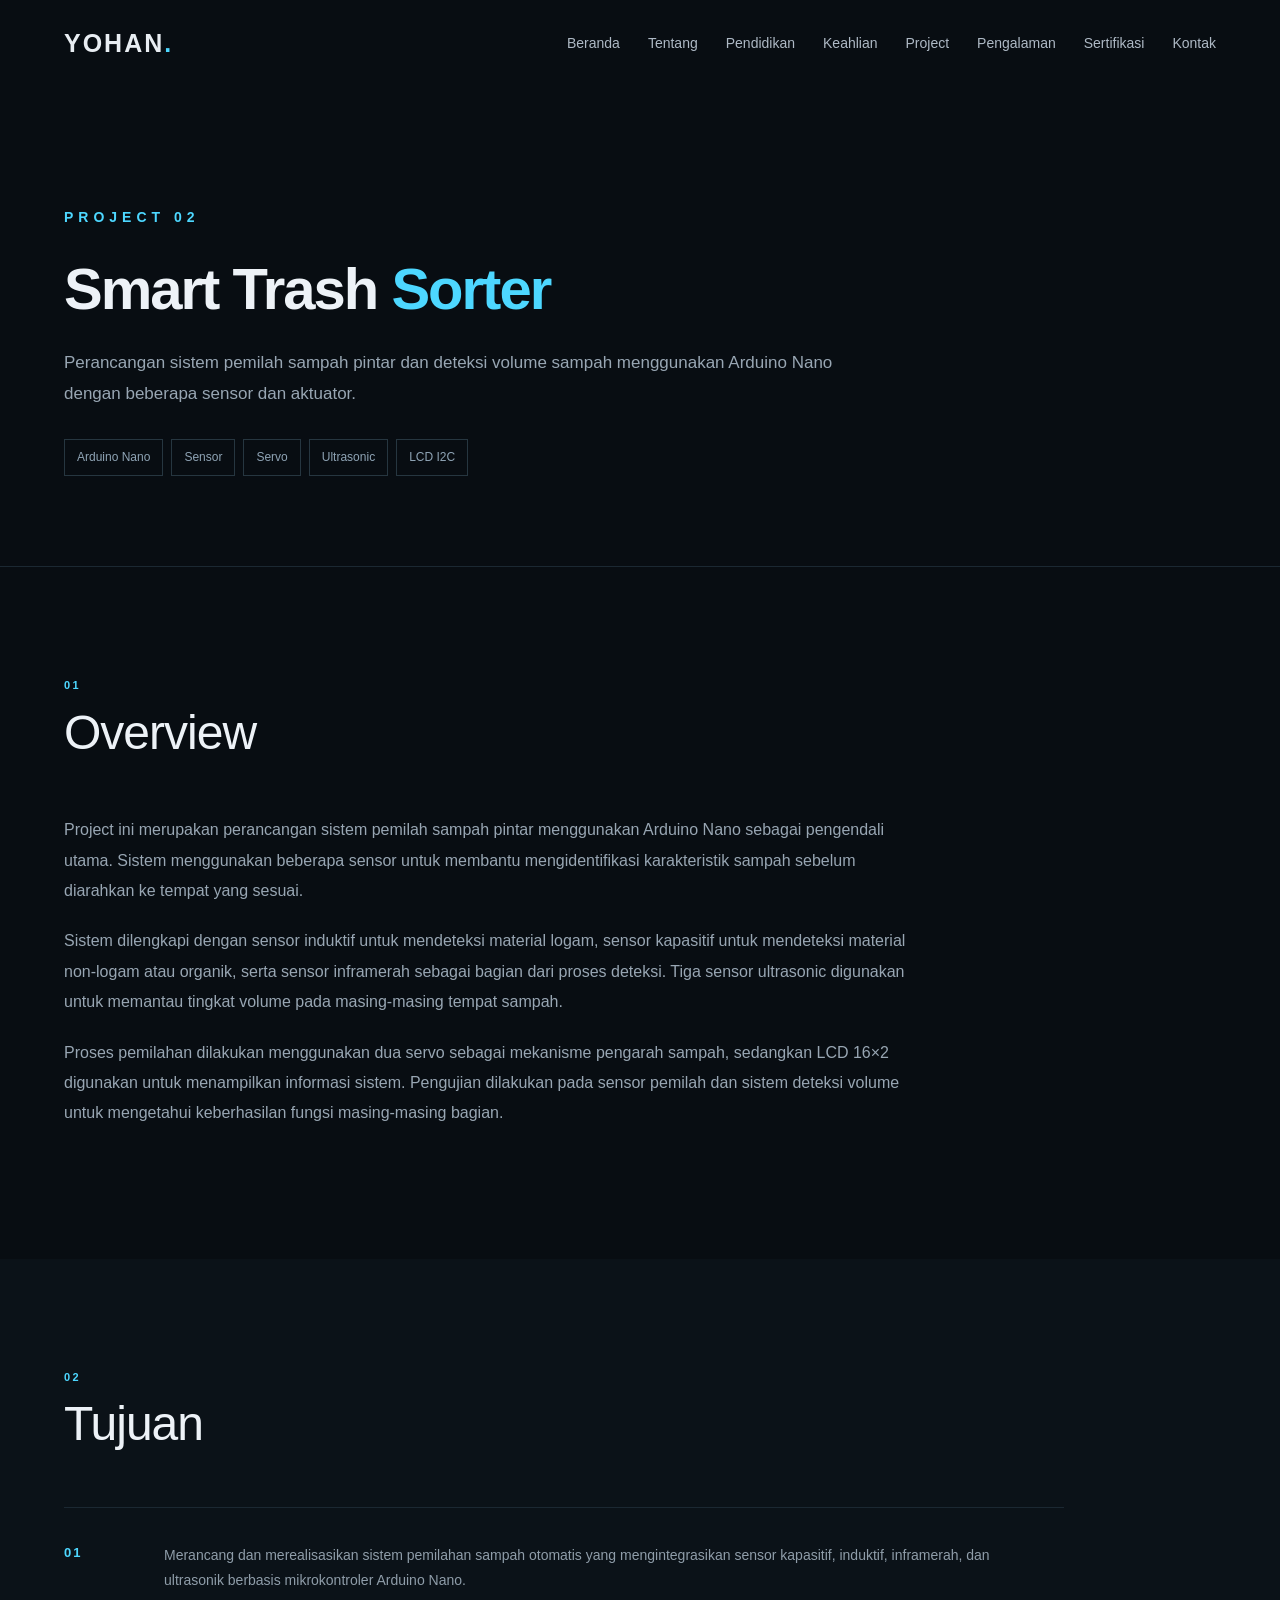
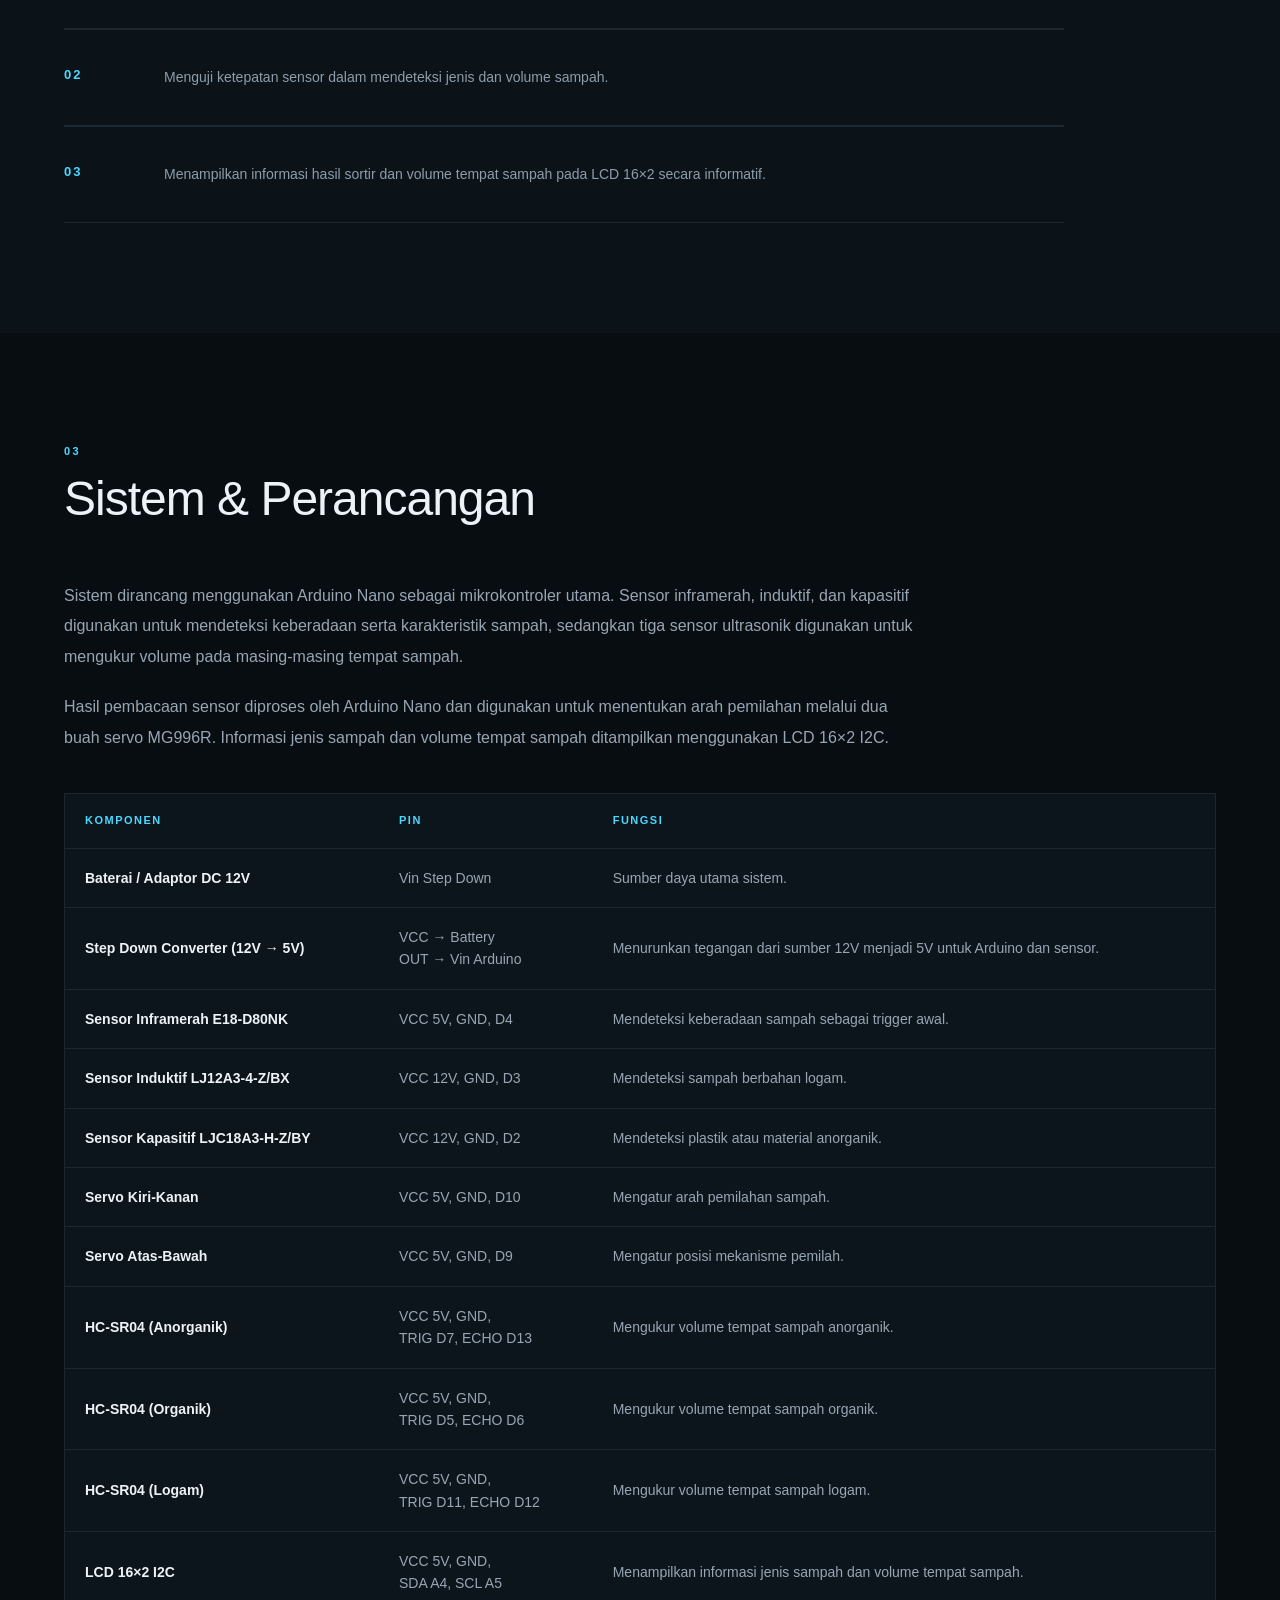
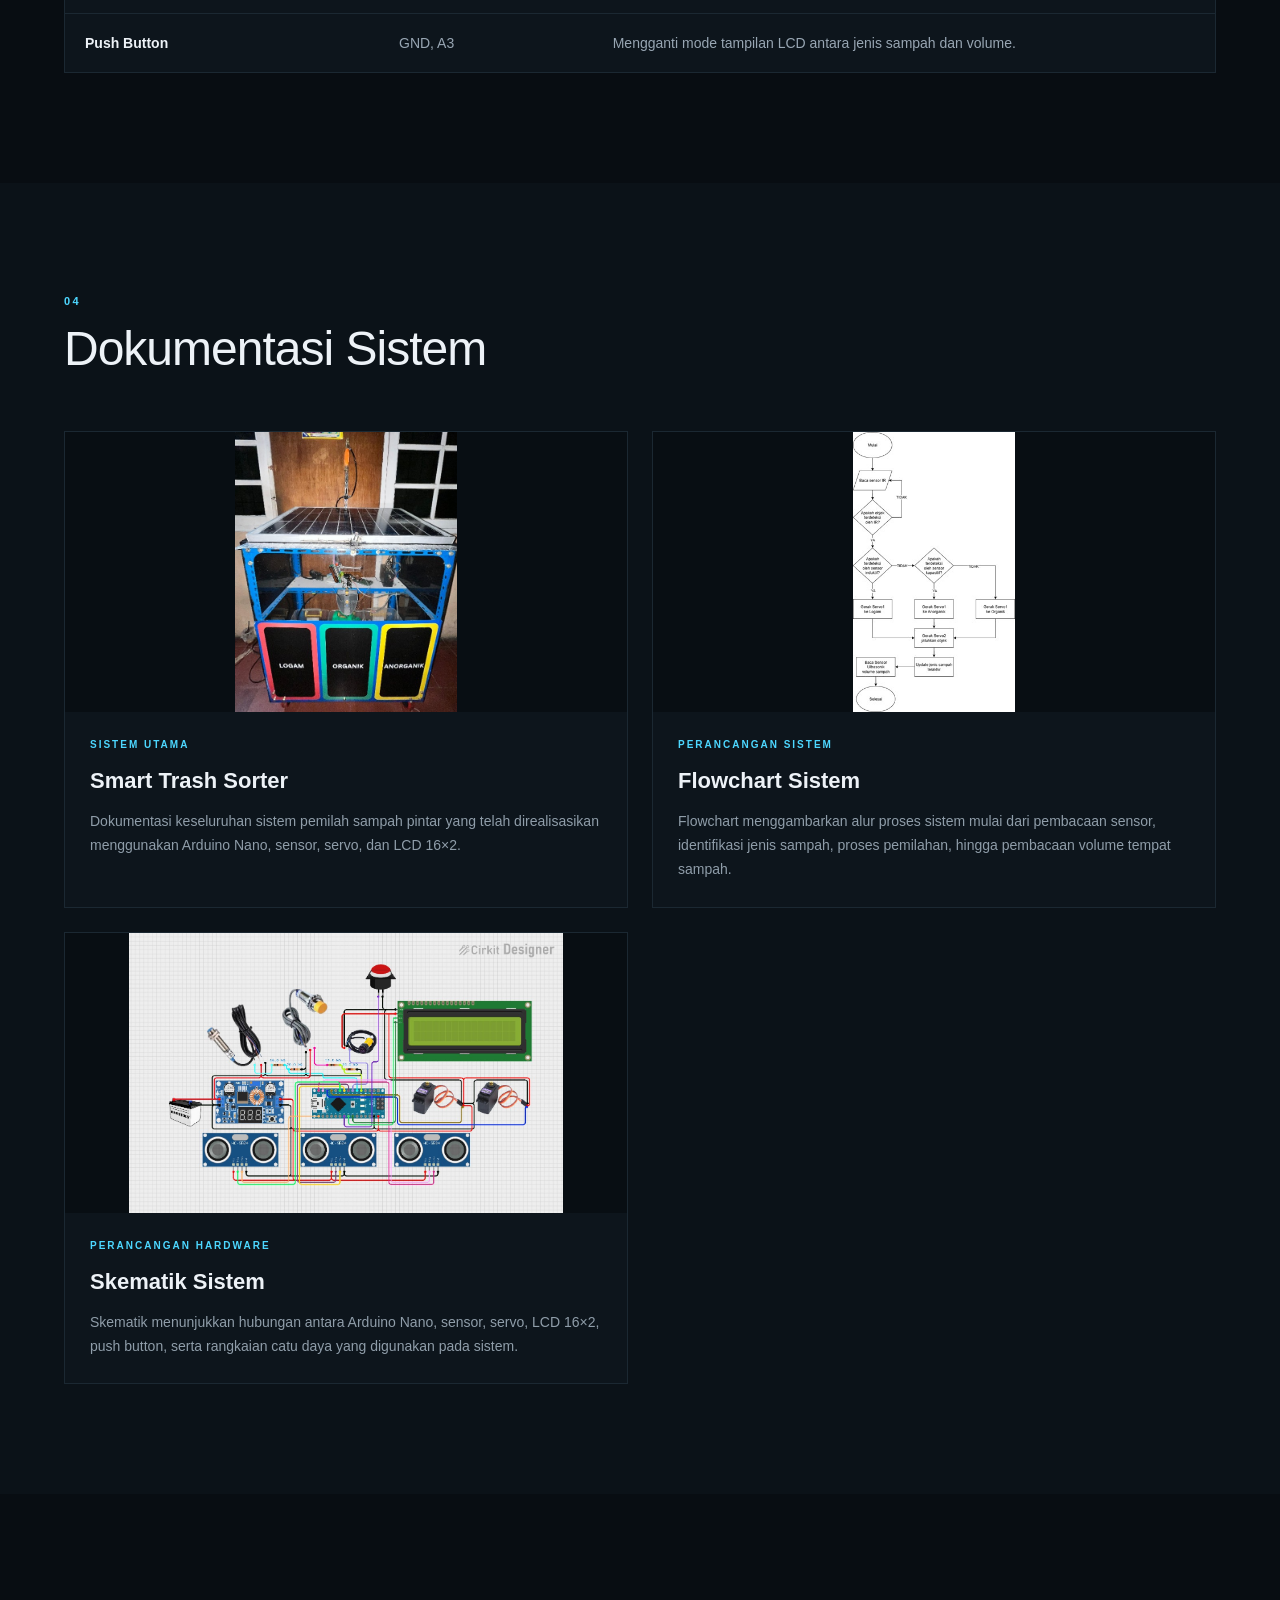
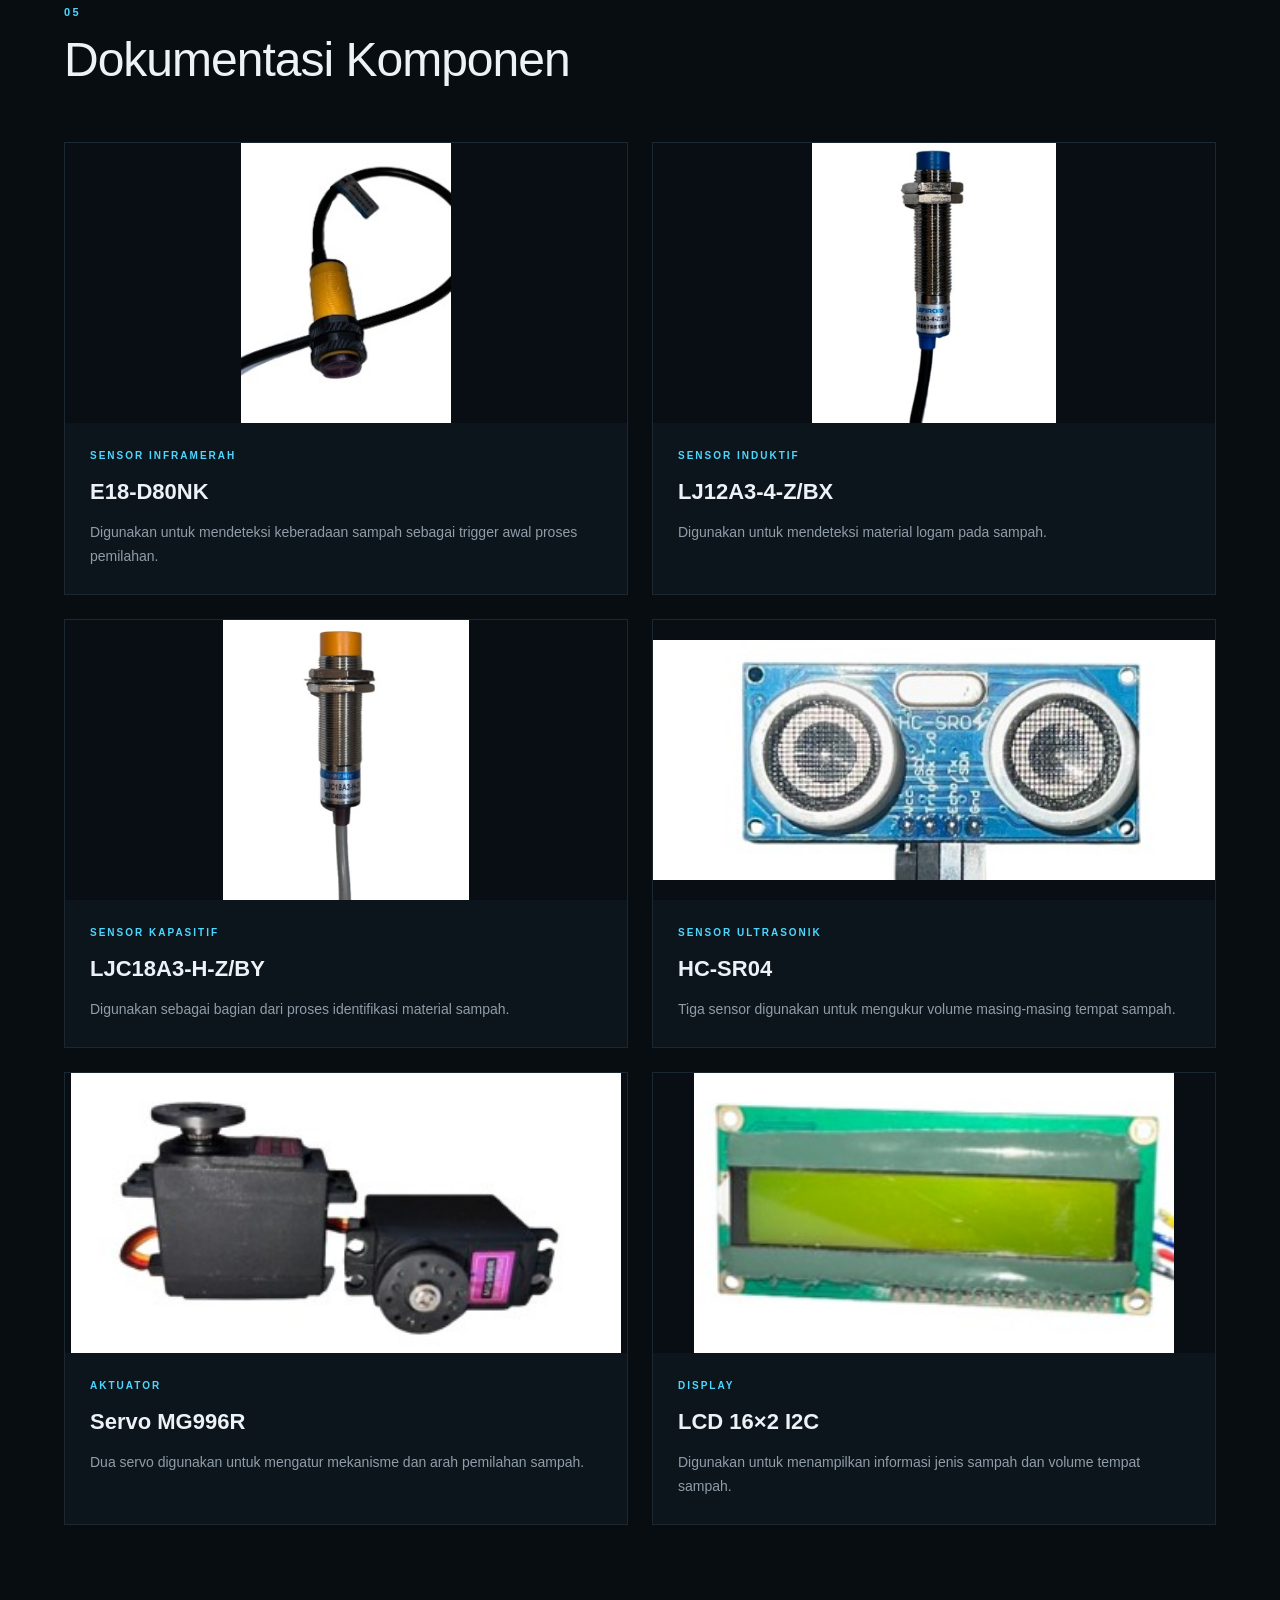
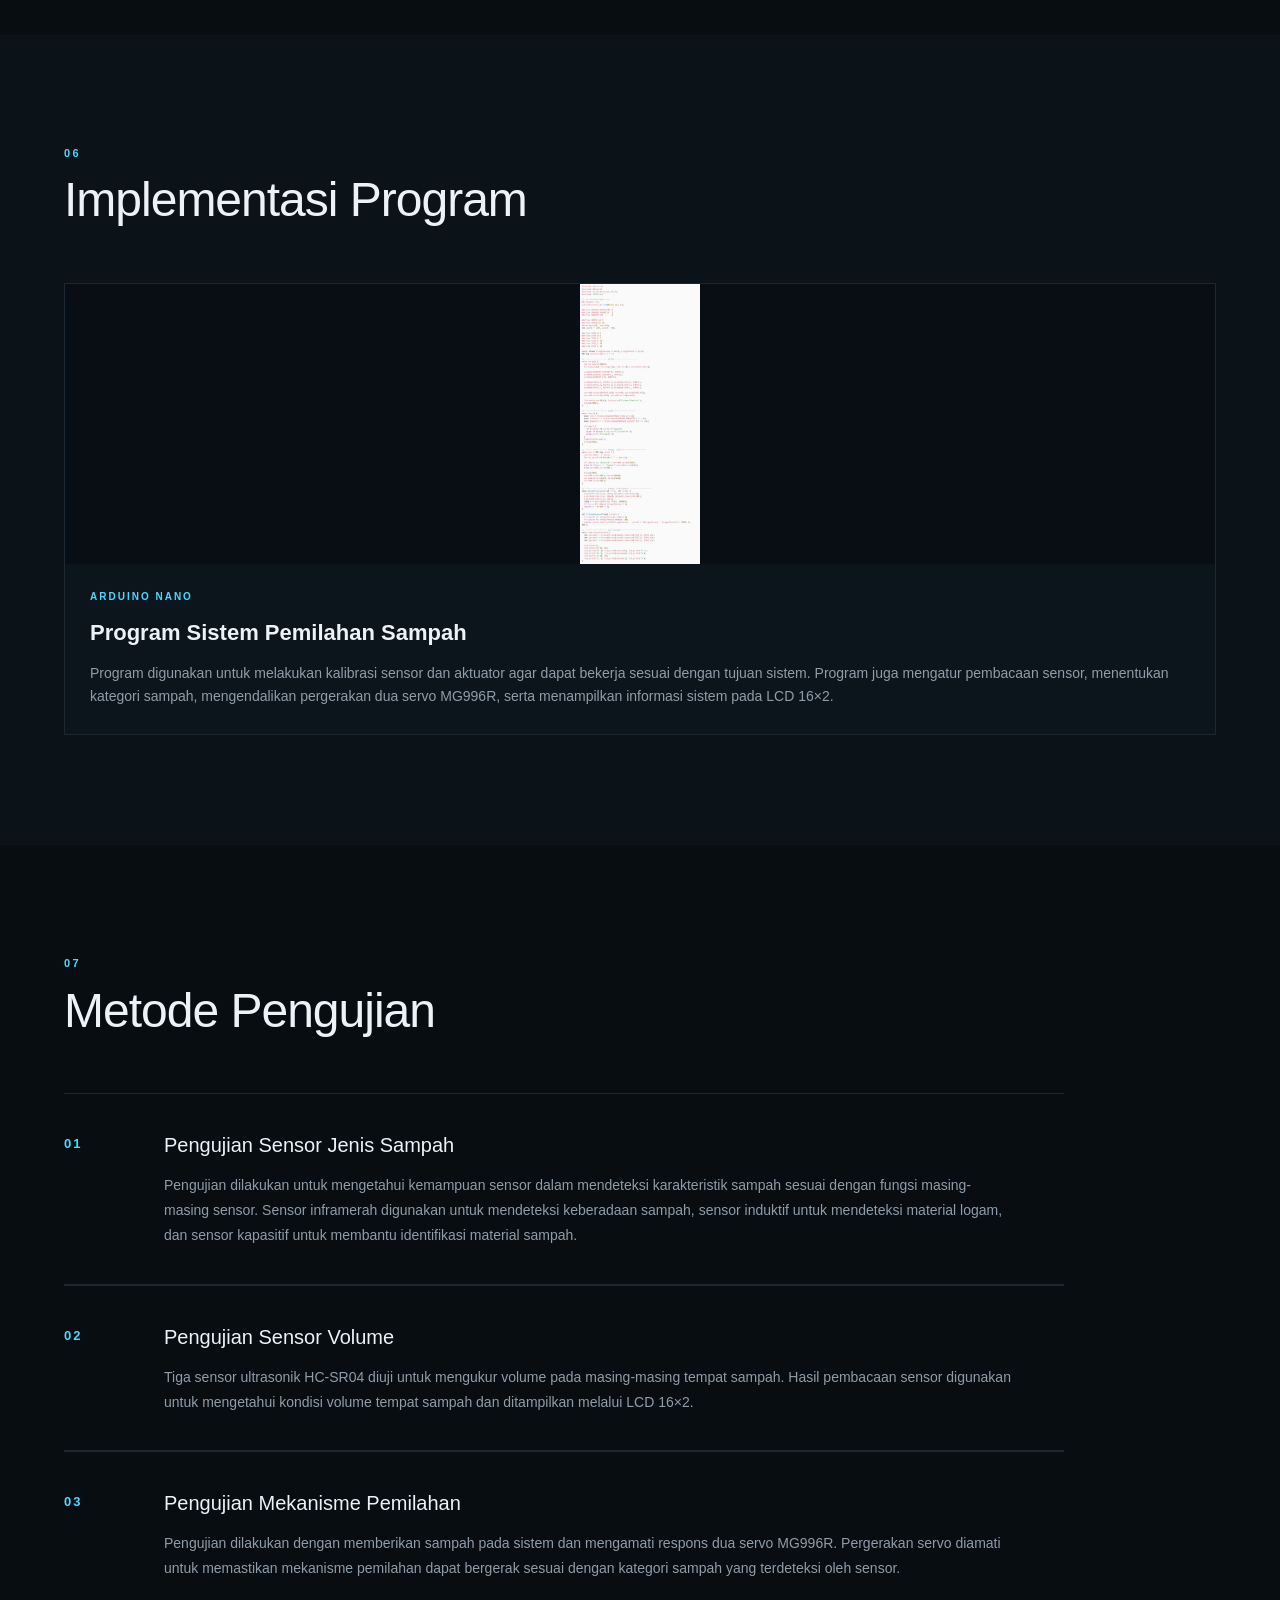
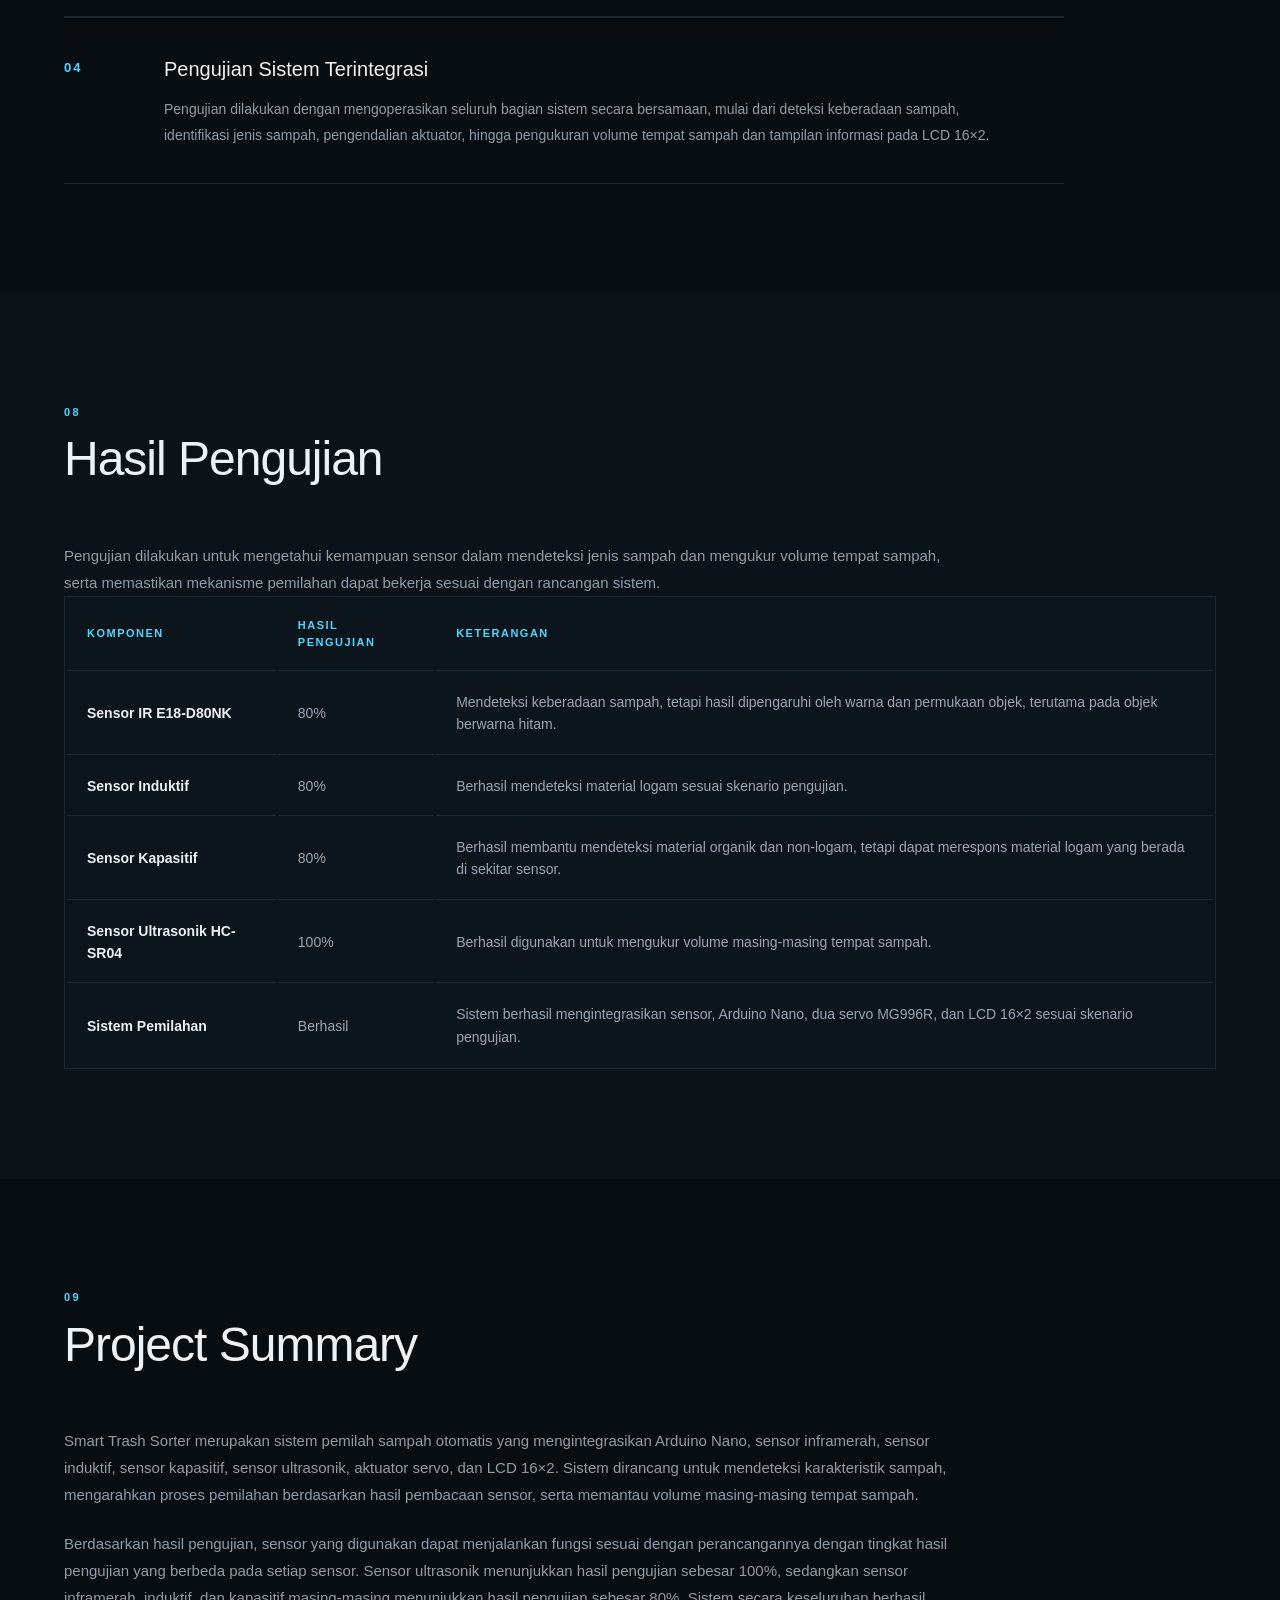
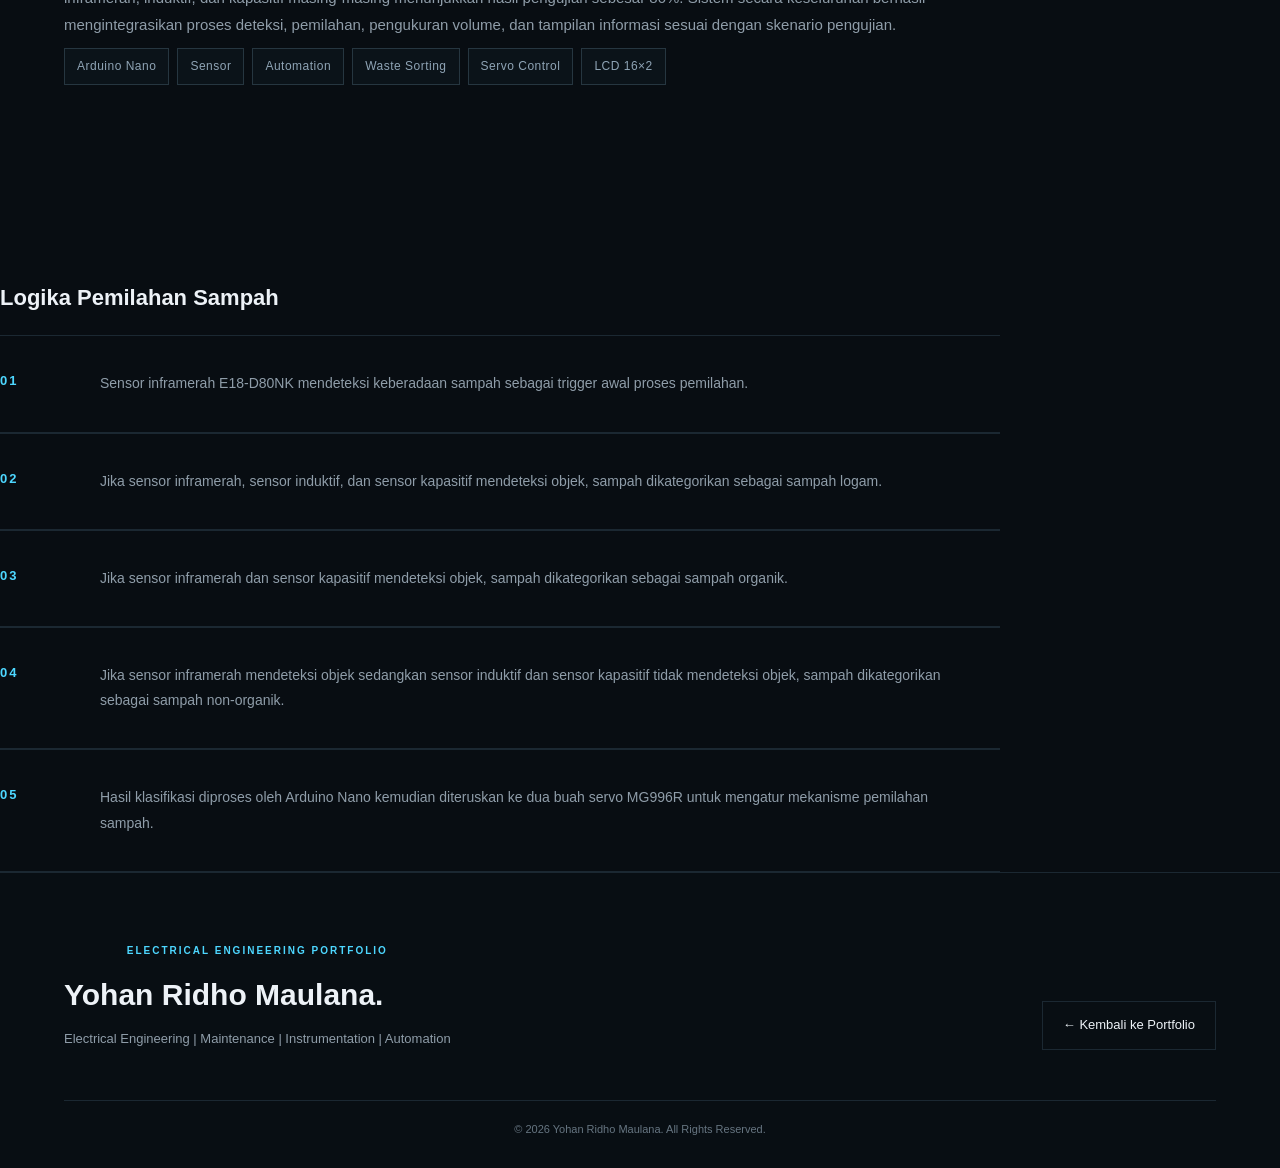
==== project-02.html @ 8fb3f078 "Upload website portfolio" ====
<!DOCTYPE html>
<html lang="id">

<head>
    <meta charset="UTF-8">
    <meta name="viewport" content="width=device-width, initial-scale=1.0">

    <title>Project 02 — Smart Trash Sorter | Yohan Ridho Maulana</title>

    <link rel="stylesheet" href="style.css">

    <link rel="stylesheet"
          href="https://cdnjs.cloudflare.com/ajax/libs/font-awesome/6.5.2/css/all.min.css">
</head>

<body>

    <!-- HEADER -->
    <header class="site-header">
        <div class="container nav-container">

            <a href="index.html" class="logo">
                YOHAN<span>.</span>
            </a>

            <nav>
                <a href="index.html">Beranda</a>
                <a href="index.html#about">Tentang</a>
                <a href="index.html#education">Pendidikan</a>
                <a href="index.html#skills">Keahlian</a>
                <a href="index.html#projects">Project</a>
                <a href="index.html#experience">Pengalaman</a>
                <a href="index.html#certifications">Sertifikasi</a>
                <a href="index.html#contact">Kontak</a>
            </nav>

        </div>
    </header>


    <!-- PROJECT -->
    <main>

        <section class="project-detail-hero">

            <div class="container">

                <p class="eyebrow">PROJECT 02</p>

                <h1>
                    Smart Trash
                    <span>Sorter</span>
                </h1>

                <p class="project-detail-intro">
                    Perancangan sistem pemilah sampah pintar dan deteksi
                    volume sampah menggunakan Arduino Nano dengan
                    beberapa sensor dan aktuator.
                </p>

                <div class="project-detail-tags">
                    <span>Arduino Nano</span>
                    <span>Sensor</span>
                    <span>Servo</span>
                    <span>Ultrasonic</span>
                    <span>LCD I2C</span>
                </div>

            </div>

        </section>


        <!-- OVERVIEW -->
<section class="project-detail-section">

    <div class="container">

        <div class="section-heading">
            <p class="section-number">01</p>
            <h2>Overview</h2>
        </div>

        <div class="project-detail-content">

            <p>
                Project ini merupakan perancangan sistem pemilah sampah
                pintar menggunakan Arduino Nano sebagai pengendali utama.
                Sistem menggunakan beberapa sensor untuk membantu
                mengidentifikasi karakteristik sampah sebelum diarahkan
                ke tempat yang sesuai.
            </p>

            <p>
                Sistem dilengkapi dengan sensor induktif untuk mendeteksi
                material logam, sensor kapasitif untuk mendeteksi material
                non-logam atau organik, serta sensor inframerah sebagai
                bagian dari proses deteksi. Tiga sensor ultrasonic
                digunakan untuk memantau tingkat volume pada masing-masing
                tempat sampah.
            </p>

            <p>
                Proses pemilahan dilakukan menggunakan dua servo sebagai
                mekanisme pengarah sampah, sedangkan LCD 16×2 digunakan
                untuk menampilkan informasi sistem. Pengujian dilakukan
                pada sensor pemilah dan sistem deteksi volume untuk
                mengetahui keberhasilan fungsi masing-masing bagian.
            </p>

        </div>

    </div>

</section>

<!-- TUJUAN -->
<section class="project-detail-section project-detail-dark">

    <div class="container">

        <div class="section-heading">
            <p class="section-number">02</p>
            <h2>Tujuan</h2>
        </div>

        <div class="detail-list">

            <div class="detail-item">
                <span>01</span>
                <p>
                    Merancang dan merealisasikan sistem pemilahan sampah
                    otomatis yang mengintegrasikan sensor kapasitif,
                    induktif, inframerah, dan ultrasonik berbasis
                    mikrokontroler Arduino Nano.
                </p>
            </div>

            <div class="detail-item">
                <span>02</span>
                <p>
                    Menguji ketepatan sensor dalam mendeteksi jenis dan
                    volume sampah.
                </p>
            </div>

            <div class="detail-item">
                <span>03</span>
                <p>
                    Menampilkan informasi hasil sortir dan volume tempat
                    sampah pada LCD 16×2 secara informatif.
                </p>
            </div>

        </div>

    </div>

</section>

<!-- SISTEM & PERANCANGAN -->
<section class="project-detail-section">

    <div class="container">

        <div class="section-heading">
            <p class="section-number">03</p>
            <h2>Sistem & Perancangan</h2>
        </div>

        <div class="project-detail-content">

            <p>
                Sistem dirancang menggunakan Arduino Nano sebagai
                mikrokontroler utama. Sensor inframerah, induktif, dan
                kapasitif digunakan untuk mendeteksi keberadaan serta
                karakteristik sampah, sedangkan tiga sensor ultrasonik
                digunakan untuk mengukur volume pada masing-masing
                tempat sampah.
            </p>

            <p>
                Hasil pembacaan sensor diproses oleh Arduino Nano dan
                digunakan untuk menentukan arah pemilahan melalui dua
                buah servo MG996R. Informasi jenis sampah dan volume
                tempat sampah ditampilkan menggunakan LCD 16×2 I2C.
            </p>

        </div>


        <div class="parameter-table-wrapper" style="margin-top: 40px;">

            <table class="parameter-table">

                <thead>
                    <tr>
                        <th>Komponen</th>
                        <th>Pin</th>
                        <th>Fungsi</th>
                    </tr>
                </thead>

                <tbody>

                    <tr>
                        <td>Baterai / Adaptor DC 12V</td>
                        <td>Vin Step Down</td>
                        <td>
                            Sumber daya utama sistem.
                        </td>
                    </tr>

                    <tr>
                        <td>Step Down Converter (12V → 5V)</td>
                        <td>
                            VCC → Battery<br>
                            OUT → Vin Arduino
                        </td>
                        <td>
                            Menurunkan tegangan dari sumber 12V menjadi
                            5V untuk Arduino dan sensor.
                        </td>
                    </tr>

                    <tr>
                        <td>Sensor Inframerah E18-D80NK</td>
                        <td>VCC 5V, GND, D4</td>
                        <td>
                            Mendeteksi keberadaan sampah sebagai trigger awal.
                        </td>
                    </tr>

                    <tr>
                        <td>Sensor Induktif LJ12A3-4-Z/BX</td>
                        <td>VCC 12V, GND, D3</td>
                        <td>
                            Mendeteksi sampah berbahan logam.
                        </td>
                    </tr>

                    <tr>
                        <td>Sensor Kapasitif LJC18A3-H-Z/BY</td>
                        <td>VCC 12V, GND, D2</td>
                        <td>
                            Mendeteksi plastik atau material anorganik.
                        </td>
                    </tr>

                    <tr>
                        <td>Servo Kiri-Kanan</td>
                        <td>VCC 5V, GND, D10</td>
                        <td>
                            Mengatur arah pemilahan sampah.
                        </td>
                    </tr>

                    <tr>
                        <td>Servo Atas-Bawah</td>
                        <td>VCC 5V, GND, D9</td>
                        <td>
                            Mengatur posisi mekanisme pemilah.
                        </td>
                    </tr>

                    <tr>
                        <td>HC-SR04 (Anorganik)</td>
                        <td>
                            VCC 5V, GND,<br>
                            TRIG D7, ECHO D13
                        </td>
                        <td>
                            Mengukur volume tempat sampah anorganik.
                        </td>
                    </tr>

                    <tr>
                        <td>HC-SR04 (Organik)</td>
                        <td>
                            VCC 5V, GND,<br>
                            TRIG D5, ECHO D6
                        </td>
                        <td>
                            Mengukur volume tempat sampah organik.
                        </td>
                    </tr>

                    <tr>
                        <td>HC-SR04 (Logam)</td>
                        <td>
                            VCC 5V, GND,<br>
                            TRIG D11, ECHO D12
                        </td>
                        <td>
                            Mengukur volume tempat sampah logam.
                        </td>
                    </tr>

                    <tr>
                        <td>LCD 16×2 I2C</td>
                        <td>
                            VCC 5V, GND,<br>
                            SDA A4, SCL A5
                        </td>
                        <td>
                            Menampilkan informasi jenis sampah dan
                            volume tempat sampah.
                        </td>
                    </tr>

                    <tr>
                        <td>Push Button</td>
                        <td>GND, A3</td>
                        <td>
                            Mengganti mode tampilan LCD antara jenis
                            sampah dan volume.
                        </td>
                    </tr>

                </tbody>

            </table>

        </div>

    </div>
</section>

<!-- DOKUMENTASI SISTEM -->
<section class="project-detail-section project-detail-dark">
    <div class="container">

        <div class="section-heading">
            <p class="section-number">04</p>
            <h2>Dokumentasi Sistem</h2>
        </div>

        <div class="documentation-grid">

            <!-- FOTO SISTEM -->
            <div class="documentation-card">
                <div class="documentation-image">
                    <img src="images/project02/project02-overview.jpg"
                         alt="Smart Trash Sorter">
                </div>

                <div class="documentation-info">
                    <span>SISTEM UTAMA</span>
                    <h3>Smart Trash Sorter</h3>
                    <p>
                        Dokumentasi keseluruhan sistem pemilah sampah pintar
                        yang telah direalisasikan menggunakan Arduino Nano,
                        sensor, servo, dan LCD 16×2.
                    </p>
                </div>
            </div>

            <!-- FLOWCHART -->
            <div class="documentation-card">
                <div class="documentation-image">
                    <img src="images/project02/project02-flowchart.jpg"
                         alt="Flowchart sistem Smart Trash Sorter">
                </div>

                <div class="documentation-info">
                    <span>PERANCANGAN SISTEM</span>
                    <h3>Flowchart Sistem</h3>
                    <p>
                        Flowchart menggambarkan alur proses sistem mulai dari
                        pembacaan sensor, identifikasi jenis sampah, proses
                        pemilahan, hingga pembacaan volume tempat sampah.
                    </p>
                </div>
            </div>

            <!-- SKEMATIK -->
            <div class="documentation-card">
                <div class="documentation-image">
                    <img src="images/project02/project02-schematic.jpg"
                         alt="Skematik sistem Smart Trash Sorter">
                </div>

                <div class="documentation-info">
                    <span>PERANCANGAN HARDWARE</span>
                    <h3>Skematik Sistem</h3>
                    <p>
                        Skematik menunjukkan hubungan antara Arduino Nano,
                        sensor, servo, LCD 16×2, push button, serta rangkaian
                        catu daya yang digunakan pada sistem.
                    </p>
                </div>
            </div>

        </div>

    </div>
</section>

<!-- DOKUMENTASI KOMPONEN -->
<section class="project-detail-section">
    <div class="container">

        <div class="section-heading">
            <p class="section-number">05</p>
            <h2>Dokumentasi Komponen</h2>
        </div>

        <div class="documentation-grid">

            <!-- SENSOR IR -->
            <div class="documentation-card">
                <div class="documentation-image">
                    <img src="images/project02/project02-ir.jpg"
                         alt="Sensor inframerah E18-D80NK">
                </div>

                <div class="documentation-info">
                    <span>SENSOR INFRAMERAH</span>
                    <h3>E18-D80NK</h3>
                    <p>
                        Digunakan untuk mendeteksi keberadaan sampah
                        sebagai trigger awal proses pemilahan.
                    </p>
                </div>
            </div>

            <!-- SENSOR INDUKTIF -->
            <div class="documentation-card">
                <div class="documentation-image">
                    <img src="images/project02/project02-inductive.jpg"
                         alt="Sensor induktif LJ12A3-4-Z/BX">
                </div>

                <div class="documentation-info">
                    <span>SENSOR INDUKTIF</span>
                    <h3>LJ12A3-4-Z/BX</h3>
                    <p>
                        Digunakan untuk mendeteksi material logam
                        pada sampah.
                    </p>
                </div>
            </div>

            <!-- SENSOR KAPASITIF -->
            <div class="documentation-card">
                <div class="documentation-image">
                    <img src="images/project02/project02-capacitive.jpg"
                         alt="Sensor kapasitif LJC18A3-H-Z/BY">
                </div>

                <div class="documentation-info">
                    <span>SENSOR KAPASITIF</span>
                    <h3>LJC18A3-H-Z/BY</h3>
                    <p>
                        Digunakan sebagai bagian dari proses
                        identifikasi material sampah.
                    </p>
                </div>
            </div>

            <!-- SENSOR ULTRASONIK -->
            <div class="documentation-card">
                <div class="documentation-image">
                    <img src="images/project02/project02-ultrasonic.jpg"
                         alt="Sensor ultrasonik HC-SR04">
                </div>

                <div class="documentation-info">
                    <span>SENSOR ULTRASONIK</span>
                    <h3>HC-SR04</h3>
                    <p>
                        Tiga sensor digunakan untuk mengukur volume
                        masing-masing tempat sampah.
                    </p>
                </div>
            </div>

            <!-- SERVO -->
            <div class="documentation-card">
                <div class="documentation-image">
                    <img src="images/project02/project02-servo.jpg"
                         alt="Servo motor MG996R">
                </div>

                <div class="documentation-info">
                    <span>AKTUATOR</span>
                    <h3>Servo MG996R</h3>
                    <p>
                        Dua servo digunakan untuk mengatur mekanisme
                        dan arah pemilahan sampah.
                    </p>
                </div>
            </div>

            <!-- LCD -->
            <div class="documentation-card">
                <div class="documentation-image">
                    <img src="images/project02/project02-lcd.jpg"
                         alt="LCD 16x2 I2C">
                </div>

                <div class="documentation-info">
                    <span>DISPLAY</span>
                    <h3>LCD 16×2 I2C</h3>
                    <p>
                        Digunakan untuk menampilkan informasi jenis
                        sampah dan volume tempat sampah.
                    </p>
                </div>
            </div>

        </div>

    </div>
</section>

<!-- IMPLEMENTASI PROGRAM -->
<section class="project-detail-section project-detail-dark">
    <div class="container">

        <div class="section-heading">
            <p class="section-number">06</p>
            <h2>Implementasi Program</h2>
        </div>

        <div class="documentation-card code-documentation">

            <div class="documentation-image code-image">
                <img src="images/project02/project02-code.jpg"
                     alt="Kode program sistem Smart Trash Sorter">
            </div>

            <div class="documentation-info">
                <span>ARDUINO NANO</span>
                <h3>Program Sistem Pemilahan Sampah</h3>
                <p>
                    <p>
    Program digunakan untuk melakukan kalibrasi sensor dan aktuator
    agar dapat bekerja sesuai dengan tujuan sistem. Program juga
    mengatur pembacaan sensor, menentukan kategori sampah,
    mengendalikan pergerakan dua servo MG996R, serta menampilkan
    informasi sistem pada LCD 16×2.
</p>
                </p>
            </div>

        </div>

    </div>
</section>

<!-- METODE PENGUJIAN -->
<section class="project-detail-section">
    <div class="container">

        <div class="section-heading">
            <p class="section-number">07</p>
            <h2>Metode Pengujian</h2>
        </div>

        <div class="detail-list">

            <div class="detail-item">
                <span class="detail-number">01</span>
                <div>
                    <h3>Pengujian Sensor Jenis Sampah</h3>
                    <p>
                        Pengujian dilakukan untuk mengetahui kemampuan sensor
                        dalam mendeteksi karakteristik sampah sesuai dengan
                        fungsi masing-masing sensor. Sensor inframerah
                        digunakan untuk mendeteksi keberadaan sampah,
                        sensor induktif untuk mendeteksi material logam,
                        dan sensor kapasitif untuk membantu identifikasi
                        material sampah.
                    </p>
                </div>
            </div>

            <div class="detail-item">
                <span class="detail-number">02</span>
                <div>
                    <h3>Pengujian Sensor Volume</h3>
                    <p>
                        Tiga sensor ultrasonik HC-SR04 diuji untuk mengukur
                        volume pada masing-masing tempat sampah. Hasil
                        pembacaan sensor digunakan untuk mengetahui kondisi
                        volume tempat sampah dan ditampilkan melalui LCD 16×2.
                    </p>
                </div>
            </div>

            <div class="detail-item">
                <span class="detail-number">03</span>
                <div>
                    <h3>Pengujian Mekanisme Pemilahan</h3>
                    <p>
                        Pengujian dilakukan dengan memberikan sampah pada
                        sistem dan mengamati respons dua servo MG996R.
                        Pergerakan servo diamati untuk memastikan mekanisme
                        pemilahan dapat bergerak sesuai dengan kategori
                        sampah yang terdeteksi oleh sensor.
                    </p>
                </div>
            </div>

            <div class="detail-item">
                <span class="detail-number">04</span>
                <div>
                    <h3>Pengujian Sistem Terintegrasi</h3>
                    <p>
                        Pengujian dilakukan dengan mengoperasikan seluruh
                        bagian sistem secara bersamaan, mulai dari deteksi
                        keberadaan sampah, identifikasi jenis sampah,
                        pengendalian aktuator, hingga pengukuran volume
                        tempat sampah dan tampilan informasi pada LCD 16×2.
                    </p>
                </div>
            </div>

        </div>

    </div>
</section>

<!-- HASIL PENGUJIAN -->
<section class="project-detail-section project-detail-dark">
    <div class="container">

        <div class="section-heading">
            <p class="section-number">08</p>
            <h2>Hasil Pengujian</h2>
        </div>

        <div class="detail-note">
            <p>
                Pengujian dilakukan untuk mengetahui kemampuan sensor dalam
                mendeteksi jenis sampah dan mengukur volume tempat sampah,
                serta memastikan mekanisme pemilahan dapat bekerja sesuai
                dengan rancangan sistem.
            </p>
        </div>

        <div class="parameter-table">
            <table>
                <thead>
                    <tr>
                        <th>Komponen</th>
                        <th>Hasil Pengujian</th>
                        <th>Keterangan</th>
                    </tr>
                </thead>

                <tbody>
                    <tr>
                        <td>Sensor IR E18-D80NK</td>
                        <td>80%</td>
                        <td>
                            Mendeteksi keberadaan sampah, tetapi hasil
                            dipengaruhi oleh warna dan permukaan objek,
                            terutama pada objek berwarna hitam.
                        </td>
                    </tr>

                    <tr>
                        <td>Sensor Induktif</td>
                        <td>80%</td>
                        <td>
                            Berhasil mendeteksi material logam sesuai
                            skenario pengujian.
                        </td>
                    </tr>

                    <tr>
                        <td>Sensor Kapasitif</td>
                        <td>80%</td>
                        <td>
                            Berhasil membantu mendeteksi material organik
                            dan non-logam, tetapi dapat merespons material
                            logam yang berada di sekitar sensor.
                        </td>
                    </tr>

                    <tr>
                        <td>Sensor Ultrasonik HC-SR04</td>
                        <td>100%</td>
                        <td>
                            Berhasil digunakan untuk mengukur volume
                            masing-masing tempat sampah.
                        </td>
                    </tr>

                    <tr>
                        <td>Sistem Pemilahan</td>
                        <td>Berhasil</td>
                        <td>
                            Sistem berhasil mengintegrasikan sensor,
                            Arduino Nano, dua servo MG996R, dan LCD 16×2
                            sesuai skenario pengujian.
                        </td>
                    </tr>
                </tbody>
            </table>
        </div>

    </div>
</section>

<!-- PROJECT SUMMARY -->
<section class="project-detail-section">
    <div class="container">

        <div class="section-heading">
            <p class="section-number">09</p>
            <h2>Project Summary</h2>
        </div>

        <div class="detail-note">
            <p>
                Smart Trash Sorter merupakan sistem pemilah sampah otomatis
                yang mengintegrasikan Arduino Nano, sensor inframerah,
                sensor induktif, sensor kapasitif, sensor ultrasonik,
                aktuator servo, dan LCD 16×2. Sistem dirancang untuk
                mendeteksi karakteristik sampah, mengarahkan proses
                pemilahan berdasarkan hasil pembacaan sensor, serta
                memantau volume masing-masing tempat sampah.
            </p>

            <p>
                Berdasarkan hasil pengujian, sensor yang digunakan dapat
                menjalankan fungsi sesuai dengan perancangannya dengan
                tingkat hasil pengujian yang berbeda pada setiap sensor.
                Sensor ultrasonik menunjukkan hasil pengujian sebesar 100%,
                sedangkan sensor inframerah, induktif, dan kapasitif
                masing-masing menunjukkan hasil pengujian sebesar 80%.
                Sistem secara keseluruhan berhasil mengintegrasikan proses
                deteksi, pemilahan, pengukuran volume, dan tampilan informasi
                sesuai dengan skenario pengujian.
            </p>
        </div>

        <div class="project-tags">
            <span>Arduino Nano</span>
            <span>Sensor</span>
            <span>Automation</span>
            <span>Waste Sorting</span>
            <span>Servo Control</span>
            <span>LCD 16×2</span>
        </div>

    </div>
</section>

        <!-- LOGIKA PEMILAHAN -->
        <div class="result-subheading">
            <h3>Logika Pemilahan Sampah</h3>
        </div>

        <div class="detail-list">

            <div class="detail-item">
                <span>01</span>
                <p>
                    Sensor inframerah E18-D80NK mendeteksi keberadaan
                    sampah sebagai trigger awal proses pemilahan.
                </p>
            </div>

            <div class="detail-item">
                <span>02</span>
                <p>
                    Jika sensor inframerah, sensor induktif, dan sensor
                    kapasitif mendeteksi objek, sampah dikategorikan
                    sebagai sampah logam.
                </p>
            </div>

            <div class="detail-item">
                <span>03</span>
                <p>
                    Jika sensor inframerah dan sensor kapasitif mendeteksi
                    objek, sampah dikategorikan sebagai sampah organik.
                </p>
            </div>

            <div class="detail-item">
                <span>04</span>
                <p>
                    Jika sensor inframerah mendeteksi objek sedangkan
                    sensor induktif dan sensor kapasitif tidak mendeteksi
                    objek, sampah dikategorikan sebagai sampah
                    non-organik.
                </p>
            </div>

            <div class="detail-item">
                <span>05</span>
                <p>
                    Hasil klasifikasi diproses oleh Arduino Nano kemudian
                    diteruskan ke dua buah servo MG996R untuk mengatur
                    mekanisme pemilahan sampah.
                </p>
            </div>

        </div>

</section>
    </main>

<!-- FOOTER -->
<footer class="project-footer">
    <div class="container">

        <div class="project-footer-content">

            <div>
                <p class="project-footer-label">
                    ELECTRICAL ENGINEERING PORTFOLIO
                </p>

                <h2>
                    Yohan Ridho Maulana.
                </h2>

                <p>
                    Electrical Engineering | Maintenance |
                    Instrumentation | Automation
                </p>
            </div>

            <a href="index.html" class="project-back">
                ← Kembali ke Portfolio
            </a>

        </div>

        <div class="project-footer-bottom">
            <p>
                © 2026 Yohan Ridho Maulana. All Rights Reserved.
            </p>
        </div>

    </div>
</footer>

</body>
</html>
---- style.css ----
/* =====================================================
   PORTOFOLIO STYLE.CSS — dirapikan + hero visual didesain ulang
===================================================== */


/* =====================================================
   RESET
===================================================== */

* {
    margin: 0;
    padding: 0;
    box-sizing: border-box;
}

html {
    scroll-behavior: smooth;
}

body {
    font-family: Arial, Helvetica, sans-serif;
    background: #080d12;
    color: #e8edf2;
    line-height: 1.6;
}

a {
    color: inherit;
    text-decoration: none;
}

.container {
    width: 90%;
    max-width: 1200px;
    margin: auto;
}

/* =====================================================
   NAVBAR
===================================================== */

.navbar {
    position: sticky;
    top: 0;
    z-index: 1000;
    background: rgba(8, 13, 18, 0.92);
    border-bottom: 1px solid rgba(255, 255, 255, 0.08);
    backdrop-filter: blur(12px);
}

.nav-container {
    height: 86px;
    display: flex;
    align-items: center;
    justify-content: space-between;
}

.logo {
    font-size: 25px;
    font-weight: 800;
    letter-spacing: 2px;
}

.logo span {
    color: #4dd7ff;
}

nav {
    display: flex;
    align-items: center;
    justify-content: flex-end;
    gap: 28px;
    flex-wrap: wrap;
}

nav a {
    color: #aeb9c5;
    font-size: 14px;
    white-space: nowrap;
    transition: 0.3s;
}

nav a:hover {
    color: #4dd7ff;
}

/* =====================================================
   HERO
===================================================== */

.hero {
    min-height: calc(100vh - 86px);
    display: flex;
    align-items: center;
    position: relative;
    overflow: hidden;
    background:
    radial-gradient(
    circle at 75% 45%,
    rgba(39, 170, 210, 0.12),
    transparent 30%
    ),
    linear-gradient(
    135deg,
    #080d12 0%,
    #0b141b 55%,
    #071016 100%
    );
}

/* subtle engineering grid */

.hero::before {
    content: "";
    position: absolute;
    inset: 0;
    background-image:
    linear-gradient(
    rgba(255, 255, 255, 0.025) 1px,
    transparent 1px
    ),
    linear-gradient(
    90deg,
    rgba(255, 255, 255, 0.025) 1px,
    transparent 1px
    );
    background-size: 50px 50px;
    mask-image: linear-gradient(
    to right,
    black,
    transparent 80%
    );
    pointer-events: none;
}

.hero-content {
    position: relative;
    z-index: 2;
    display: grid;
    grid-template-columns: 1.2fr 0.8fr;
    align-items: center;
    gap: 70px;
}

.hero-text {
    text-align: left;
}

/* small title */

.eyebrow {
    color: #4dd7ff;
    font-size: 14px;
    font-weight: 700;
    letter-spacing: 5px;
    margin-bottom: 28px;
}

/* main name */

.hero h1 {
    font-size: clamp(64px, 7vw, 100px);
    line-height: 0.92;
    font-weight: 800;
    letter-spacing: -4px;
    color: #edf2f7;
    margin-bottom: 35px;
}

.hero h1 span {
    color: #4dd7ff;
}

/* professional title */

.hero h2 {
    font-size: 21px;
    font-weight: 400;
    color: #d7e0e8;
    margin-bottom: 28px;
}

.hero h2 span {
    color: #4dd7ff;
    margin: 0 5px;
}

/* description */

.hero-description {
    max-width: 690px;
    font-size: 17px;
    line-height: 1.8;
    color: #91a0ae;
    margin-bottom: 35px;
}

/* =====================================================
   HERO VISUAL — ELECTRONIC / PCB BACKGROUND
===================================================== */

.hero-visual {

    position: relative;

    width: 100%;
    height: 560px;

    display: flex;
    align-items: center;
    justify-content: center;

    overflow: hidden;
}


/* =====================================================
   ELECTRONIC BACKGROUND
===================================================== */

.electronic-bg {

    position: absolute;

    inset: 0;

    z-index: 1;

    pointer-events: none;

    display: flex;

    align-items: center;
    justify-content: center;
}


/* =====================================================
   CENTRAL ELECTRONIC GLOW
===================================================== */

.electronic-glow {

    position: absolute;

    width: 430px;
    height: 430px;

    border-radius: 50%;

    background:
        radial-gradient(
            circle,
            rgba(77, 215, 255, 0.14),
            rgba(77, 215, 255, 0.05) 40%,
            transparent 72%
        );

    filter: blur(8px);

    z-index: 0;
}


/* =====================================================
   PCB FRAME
===================================================== */

.pcb-frame {

    position: absolute;

    border: 1px solid rgba(77, 215, 255, 0.18);

    transform: rotate(45deg);

}


/* FRAME LUAR */

.frame-outer {

    width: 390px;
    height: 390px;

    opacity: 0.7;
}


/* FRAME DALAM */

.frame-inner {

    width: 275px;
    height: 275px;

    border-color: rgba(77, 215, 255, 0.28);

    opacity: 0.8;
}


/* =====================================================
   PCB CIRCUIT TRACE
===================================================== */

.pcb-trace {

    position: absolute;

    height: 2px;

    background: #4dd7ff;

    opacity: 0.65;

    box-shadow:
        0 0 6px rgba(77, 215, 255, 0.7),
        0 0 14px rgba(77, 215, 255, 0.25);

}


/* TRACE 1 — KIRI ATAS */

.trace-1 {

    width: 105px;

    top: 105px;
    left: 95px;

    transform: rotate(25deg);

}


/* TRACE 2 — KANAN ATAS */

.trace-2 {

    width: 125px;

    top: 125px;
    right: 65px;

    transform: rotate(-28deg);

}


/* TRACE 3 — KIRI BAWAH */

.trace-3 {

    width: 115px;

    bottom: 105px;
    left: 75px;

    transform: rotate(-25deg);

}


/* TRACE 4 — KANAN BAWAH */

.trace-4 {

    width: 105px;

    bottom: 95px;
    right: 75px;

    transform: rotate(28deg);

}


/* =====================================================
   PCB CONNECTION NODES
===================================================== */

.pcb-node {

    position: absolute;

    width: 7px;
    height: 7px;

    border-radius: 50%;

    background: #4dd7ff;

    box-shadow:
        0 0 7px #4dd7ff,
        0 0 18px rgba(77, 215, 255, 0.7);

}


/* NODE 1 */

.pcb-node-1 {

    top: 95px;
    left: 90px;

}


/* NODE 2 */

.pcb-node-2 {

    top: 118px;
    right: 58px;

}


/* NODE 3 */

.pcb-node-3 {

    bottom: 98px;
    left: 70px;

}


/* NODE 4 */

.pcb-node-4 {

    bottom: 88px;
    right: 68px;

}


/* =====================================================
   ELECTRONIC COMPONENT — RESISTOR
===================================================== */

.component {

    position: absolute;

    display: flex;

    align-items: center;

}


/* resistor body */

.resistor {

    width: 55px;
    height: 18px;

    top: 165px;
    right: 55px;

    transform: rotate(-25deg);

}


/* resistor body */

.resistor span:nth-child(2) {

    width: 28px;
    height: 12px;

    border: 1px solid #4dd7ff;

    background: rgba(77, 215, 255, 0.04);

}


/* resistor connection */

.resistor::before,
.resistor::after {

    content: "";

    width: 14px;
    height: 1px;

    background: #4dd7ff;

    box-shadow: 0 0 5px rgba(77, 215, 255, 0.7);

}


/* resistor bands */

.resistor span:nth-child(1),
.resistor span:nth-child(3) {

    display: none;

}


/* =====================================================
   ELECTRONIC COMPONENT — CAPACITOR
===================================================== */

.capacitor {

    width: 45px;
    height: 30px;

    bottom: 150px;
    left: 55px;

    transform: rotate(25deg);

}


/* capacitor plates */

.capacitor span {

    width: 2px;
    height: 28px;

    background: #4dd7ff;

    box-shadow:
        0 0 6px rgba(77, 215, 255, 0.7);

}


/* capacitor connection */

.capacitor::before,
.capacitor::after {

    content: "";

    position: absolute;

    width: 18px;
    height: 1px;

    background: #4dd7ff;

}


.capacitor::before {

    left: -18px;

}


.capacitor::after {

    right: -18px;

}


/* =====================================================
   SUBTLE PCB DOTS
===================================================== */

.electronic-bg::after {

    content: "";

    position: absolute;

    width: 330px;
    height: 330px;

    background-image:
        radial-gradient(
            rgba(77, 215, 255, 0.35) 1px,
            transparent 1px
        );

    background-size: 24px 24px;

    opacity: 0.18;

    -webkit-mask-image:
        radial-gradient(
            circle,
            black 20%,
            transparent 70%
        );

    mask-image:
        radial-gradient(
            circle,
            black 20%,
            transparent 70%
        );

}

/* =====================================================
   PROFILE FRAME
===================================================== */

.profile-frame {
    position: relative;
    z-index: 5;
    width: 380px;
    padding: 18px;
    background: linear-gradient(180deg, rgba(13, 21, 28, 0.55), rgba(13, 21, 28, 0.15));
    border: 1px solid rgba(77, 215, 255, 0.22);
    backdrop-filter: blur(2px);
}

/* empat sudut bracket ala viewfinder kamera */

.frame-corner {
    position: absolute;
    width: 22px;
    height: 22px;
    border: 2px solid #4dd7ff;
}

.corner-tl {
    top: -1px;
    left: -1px;
    border-right: none;
    border-bottom: none;
}

.corner-tr {
    top: -1px;
    right: -1px;
    border-left: none;
    border-bottom: none;
}

.corner-bl {
    bottom: -1px;
    left: -1px;
    border-right: none;
    border-top: none;
}

.corner-br {
    bottom: -1px;
    right: -1px;
    border-left: none;
    border-top: none;
}

/* foto profil */

.profile-image {
    width: 100%;
    height: auto;
    object-fit: contain;
    object-position: center;
    display: block;
    filter:
    drop-shadow(0 20px 35px rgba(0, 0, 0, 0.35))
    drop-shadow(0 0 25px rgba(77, 215, 255, 0.1));
}

/* =====================================================
   HERO PROFILE — RESPONSIVE
===================================================== */

@media (max-width: 1000px) {

    .contact-links {
        grid-template-columns: repeat(2, minmax(0, 1fr));
    }

    .hero-content {
        grid-template-columns: 1fr;
        gap: 40px;
    }

    .hero-visual {
        height: 500px;
    }

    /* frame foto menyesuaikan di layar tablet */

    .profile-frame {
        width: 320px;
    }

}

@media (max-width: 800px) {

    .project-grid {
        grid-template-columns: 1fr;
        gap: 20px;
    }

    .project-card {
        padding: 30px;
        min-height: auto;
    }

    .project-number {
        top: 25px;
        right: 25px;
        font-size: 40px;
    }

    .project-card h3 {
        font-size: 24px;
    }

    .project-spec {
        grid-template-columns: 1fr;
        gap: 8px;
    }

    .spec-label {
        padding-top: 0;
    }

    .experience-header {
        flex-direction: column;
        gap: 10px;
    }

    .experience-date {
        white-space: normal;
    }

    .certification-grid {
        grid-template-columns: 1fr;
    }

    .about-layout {
        grid-template-columns: 1fr;
        gap: 50px;
    }

    .about-profile {
        border-left: none;
        border-top: 1px solid #26343e;
        padding-left: 0;
        padding-top: 30px;
    }

    .project-card:last-child {
        grid-column: span 1;
    }

    .project-card,
    .project-card:last-child {
        grid-column: auto;
    }

}

/* =====================================================
   BUTTON
===================================================== */

.hero-buttons {
    display: flex;
    gap: 15px;
}

.btn {
    display: inline-flex;
    align-items: center;
    justify-content: center;
    padding: 13px 25px;
    min-width: 150px;
    font-size: 14px;
    font-weight: 700;
    border-radius: 2px;
    transition: 0.3s;
}

.btn-primary {
    background: #4dd7ff;
    color: #071016;
}

.btn-primary:hover {
    background: #82e5ff;
    transform: translateY(-2px);
}

.btn-secondary {
    border: 1px solid #35434f;
    color: #e8edf2;
}

.btn-secondary:hover {
    border-color: #4dd7ff;
    color: #4dd7ff;
    transform: translateY(-2px);
}

/* =====================================================
   GENERAL SECTION
===================================================== */

.section {
    padding: 110px 0;
    background: #0b1117;
}

.section-dark {
    background: #080d12;
}

.section-heading {
    margin-bottom: 55px;
}

.section-number {
    color: #4dd7ff;
    font-size: 12px;
    font-weight: 700;
    letter-spacing: 4px;
    margin-bottom: 10px;
}

.section-heading h2 {
    font-size: 44px;
    line-height: 1.1;
    color: #edf2f7;
    letter-spacing: -1px;
}

/* =====================================================
   ABOUT
===================================================== */

.about-content {
    max-width: 850px;
}

.about-content p {
    color: #98a6b3;
    font-size: 17px;
    line-height: 1.8;
    margin-bottom: 25px;
}

.about-content strong {
    color: #e8edf2;
}

.about-content h3 {
    font-size: 25px;
    color: #edf2f7;
    margin-bottom: 10px;
}

/* =====================================================
   SKILLS
===================================================== */

.skills-grid {
    display: grid;
    grid-template-columns:
    repeat(4, 1fr);
    gap: 18px;
}

.skill-card {
    position: relative;
    min-height: 230px;
    padding: 30px;
    background: #0e161e;
    border: 1px solid #1c2933;
    transition: 0.3s;
}

.skill-card:hover {
    border-color: rgba(77, 215, 255, 0.5);
    transform: translateY(-5px);
}

.skill-card > span {
    color: #4dd7ff;
    font-size: 12px;
    letter-spacing: 2px;
}

.skill-card h3 {
    font-size: 22px;
    color: #edf2f7;
    margin: 35px 0 15px;
}

.skill-card p {
    color: #8e9ba8;
    font-size: 14px;
    line-height: 1.7;
}

/* =====================================================
   PROJECT
===================================================== */

/* =====================================================
   PROJECT
===================================================== */

.project-grid {
    display: grid;
    grid-template-columns: repeat(2, minmax(0, 1fr));
    gap: 24px;
    width: 100%;
}

/* =====================================================
   PROJECT CARD
===================================================== */

.project-card {
    position: relative;
    padding: 35px;
    min-height: 320px;
    background: #0d151c;
    border: 1px solid #1b2832;
    transition: 0.3s;
    overflow: hidden;
    width: 100%;
    min-width: 0;
    grid-column: auto;
}

/* subtle futuristic line */

.project-card::before {
    content: "";
    position: absolute;
    top: 0;
    left: 0;
    width: 0;
    height: 1px;
    background: #4dd7ff;
    transition: width 0.4s ease;
}

.project-card:hover {
    border-color: rgba(77, 215, 255, 0.45);
    background: #0f1921;
    transform: translateY(-5px);
}

.project-card:hover::before {
    width: 100%;
}

/* =====================================================
   PROJECT NUMBER
===================================================== */

.project-number {
    position: absolute;
    top: 25px;
    right: 30px;
    color: #263640;
    font-size: 40px;
    line-height: 1;
    font-weight: 800;
    pointer-events: none;
}

/* =====================================================
   PROJECT CATEGORY
===================================================== */

.project-category {
    color: #4dd7ff;
    font-size: 11px;
    font-weight: 700;
    letter-spacing: 2px;
    margin-bottom: 25px;
    position: relative;
    z-index: 1;
}

/* =====================================================
   PROJECT TITLE
===================================================== */

.project-card h3 {
    color: #edf2f7;
    font-size: 28px;
    line-height: 1.25;
    font-weight: 700;
    margin-bottom: 15px;
    position: relative;
    z-index: 1;
}

/* =====================================================
   PROJECT DESCRIPTION
===================================================== */

.project-card > p:not(.project-category) {
    color: #8f9da9;
    font-size: 15px;
    line-height: 1.7;
    max-width: 500px;
    margin-bottom: 25px;
    position: relative;
    z-index: 1;
}

/* =====================================================
   PROJECT TAGS
===================================================== */

.project-tags {
    display: flex;
    flex-wrap: wrap;
    gap: 8px;
    margin-top: 10px;
    margin-bottom: 30px;
}

.project-tags span {
    display: inline-block;
    padding: 8px 12px;
    color: #8fa4b5;
    font-size: 12px;
    border: 1px solid #263640;
    background: #0b1319;
    letter-spacing: 0.5px;
}

/* =====================================================
   PROJECT SPECS
===================================================== */

.project-specs {
    display: flex;
    flex-direction: column;
    gap: 18px;
    margin-top: 25px;
    margin-bottom: 30px;
}

.project-spec {
    display: grid;
    grid-template-columns: 120px 1fr;
    align-items: start;
    gap: 15px;
}

.spec-label {
    color: #4dd7ff;
    font-size: 10px;
    font-weight: 700;
    letter-spacing: 2px;
    padding-top: 9px;
}

.spec-tags {
    display: flex;
    flex-wrap: wrap;
    gap: 8px;
}

.spec-tags span {
    display: inline-block;
    padding: 8px 12px;
    color: #8fa4b5;
    font-size: 12px;
    border: 1px solid #263640;
    background: #0b1319;
}

/* =====================================================
   PROJECT LINK
===================================================== */

.project-card a {
    display: inline-block;
    color: #4dd7ff;
    font-size: 14px;
    font-weight: 700;
    text-decoration: none;
    margin-top: auto;
    transition:
    color 0.3s ease,
    transform 0.3s ease;
}

.project-card a:hover {
    color: #9aeaff;
    transform: translateX(4px);
}

/* =====================================================
   EXPERIENCE
===================================================== */

.experience-card {
    padding: 35px;
    background: #0d151c;
    border: 1px solid #1b2832;
    transition: 0.3s;
}

.experience-card:hover {
    border-color: rgba(77, 215, 255, 0.45);
    transform: translateY(-5px);
}

/* HEADER */

.experience-header {
    display: flex;
    justify-content: space-between;
    align-items: flex-start;
    gap: 30px;
    margin-bottom: 30px;
    padding-bottom: 25px;
    border-bottom: 1px solid #1b2832;
}

.experience-header h3 {
    color: #edf2f7;
    font-size: 26px;
    margin-bottom: 8px;
}

.experience-role {
    color: #4dd7ff;
    font-size: 14px;
    font-weight: 600;
}

.experience-date {
    color: #8f9da9;
    font-size: 13px;
    white-space: nowrap;
}

/* DESCRIPTION */

.experience-content p {
    color: #98a6b3;
    font-size: 15px;
    line-height: 1.8;
    max-width: 800px;
    margin-bottom: 25px;
}

/* TAGS */

.experience-tags {
    display: flex;
    flex-wrap: wrap;
    gap: 8px;
}

.experience-tags span {
    display: inline-block;
    padding: 8px 12px;
    border: 1px solid #263640;
    color: #8fa4b5;
    font-size: 12px;
}

/* =====================================================
   CERTIFICATIONS
===================================================== */

.certification-grid {
    display: grid;
    grid-template-columns:
    repeat(2, minmax(0, 1fr));
    gap: 20px;
}

.certification-card {
    position: relative;
    padding: 30px;
    min-height: 190px;
    background: #0d151c;
    border: 1px solid #1b2832;
    transition:
    transform 0.3s ease,
    border-color 0.3s ease,
    background 0.3s ease;
}

.certification-card:hover {
    border-color: rgba(77, 215, 255, 0.45);
    background: #0f1921;
    transform: translateY(-4px);
}

/* DATE */

.certification-date {
    display: block;
    color: #4dd7ff;
    font-size: 10px;
    font-weight: 700;
    letter-spacing: 2px;
    margin-bottom: 18px;
}

/* TITLE */

.certification-card h3 {
    color: #edf2f7;
    font-size: 18px;
    line-height: 1.5;
    font-weight: 600;
    max-width: 500px;
    margin-bottom: 22px;
}

/* STATUS */

.certification-status {
    display: inline-block;
    padding: 6px 10px;
    font-size: 10px;
    font-weight: 700;
    letter-spacing: 1px;
    border: 1px solid;
}

.certification-status.completed {
    color: #8fa5b5;
    border-color: #263640;
}

.certification-status.process {
    color: #4dd7ff;
    border-color: rgba(77, 215, 255, 0.4);
}

.certification-issuer {
    color: #718391;
    font-size: 12px;
    line-height: 1.5;
    margin-bottom: 18px;
}

/* =====================================================
   CONTACT
===================================================== */

.contact-content {
    max-width: 1250px;
    margin: 0 auto;
    text-align: center;
}

.contact-content h2 {
    color: #edf2f7;
    font-size: 52px;
    margin-bottom: 20px;
}

.contact-content > p:not(.section-number) {
    color: #8f9da9;
    font-size: 16px;
    line-height: 1.8;
    max-width: 750px;
    margin: 0 auto 45px;
}

/* CONTACT CARDS */

.contact-links {
    display: grid;
    grid-template-columns: repeat(4, minmax(0, 1fr));
    gap: 16px;
    text-align: left;
}

.contact-item {
    position: relative;
    display: flex;
    align-items: center;
    gap: 16px;
    min-height: 130px;
    padding: 22px;
    background: #0d151c;
    border: 1px solid #1b2832;
    text-decoration: none;
    transition:
    transform 0.3s ease,
    border-color 0.3s ease,
    background 0.3s ease;
}

.contact-item:hover {
    transform: translateY(-5px);
    border-color: rgba(77, 215, 255, 0.45);
    background: #0f1921;
}

/* ICON */

.contact-icon {
    flex-shrink: 0;
    width: 50px;
    height: 50px;
    display: flex;
    align-items: center;
    justify-content: center;
    border: 1px solid;
    border-radius: 10px;
    font-size: 22px;
    transition:
    transform 0.3s ease,
    box-shadow 0.3s ease;
}

.contact-item:hover .contact-icon {
    transform: translateY(-2px);
}

/* BRAND COLORS */

.email-icon {
    color: #EA4335;
    border-color: rgba(234, 67, 53, 0.35);
}

.whatsapp-icon {
    color: #25D366;
    border-color: rgba(37, 211, 102, 0.35);
}

.linkedin-icon {
    color: #0A66C2;
    border-color: rgba(10, 102, 194, 0.35);
}

.github-icon {
    color: #f0f0f0;
    border-color: rgba(240, 240, 240, 0.25);
}

/* CONTACT TEXT */

.contact-info {
    display: flex;
    flex-direction: column;
    gap: 8px;
    min-width: 0;
}

.contact-label {
    color: #4dd7ff;
    font-size: 10px;
    font-weight: 700;
    letter-spacing: 2px;
    text-transform: uppercase;
}

.contact-value {
    color: #edf2f7;
    font-size: 13px;
    line-height: 1.5;
    word-break: break-word;
}

/* ARROW */

.contact-arrow {
    position: absolute;
    right: 18px;
    bottom: 16px;
    color: #4dd7ff;
    font-size: 20px;
    transition:
    transform 0.3s ease,
    color 0.3s ease;
}

.contact-item:hover .contact-arrow {
    transform: translate(3px, -3px);
    color: #9aeaff;
}

@media (max-width: 600px) {

    .contact-content h2 {
        font-size: 40px;
    }

    .contact-links {
        grid-template-columns: 1fr;
    }

}

/* =====================================================
   FOOTER
===================================================== */

footer {
    padding: 25px 0;
    border-top: 1px solid #18232c;
    background: #070b0f;
}

footer p {
    color: #63717d;
    font-size: 12px;
    text-align: center;
}

/* =====================================================
   RESPONSIVE
===================================================== */

@media (max-width: 900px) {

    .nav-container {
        height: auto;
        padding: 18px 0;
        gap: 18px;
    }

    nav {
        justify-content: center;
        gap: 16px 22px;
    }

    .hero-content {
        grid-template-columns: 1fr;
    }

    .hero-visual {
        display: none;
    }

    .skills-grid {
        grid-template-columns:
        repeat(2, 1fr);
    }

}

@media (max-width: 700px) {

    .nav-container {
        height: auto;
        padding: 20px 0;
        flex-direction: column;
        gap: 20px;
    }

    nav {
        gap: 18px;
        flex-wrap: wrap;
        justify-content: center;
    }

    .hero {
        padding: 100px 0;
    }

    .hero h1 {
        font-size: 58px;
        letter-spacing: -3px;
    }

    .hero h2 {
        font-size: 17px;
        line-height: 1.7;
    }

    .hero-buttons {
        flex-direction: column;
        align-items: flex-start;
    }

    .skills-grid {
        grid-template-columns: 1fr;
    }

    .project-grid {
        grid-template-columns: 1fr;
    }

    .section {
        padding: 80px 0;
    }

    .section-heading h2 {
        font-size: 36px;
    }

    .contact-content h2 {
        font-size: 42px;
    }

}

/* =========================
   ABOUT PROFILE
========================= */

.about-layout {
    display: grid;
    grid-template-columns: 1.25fr 0.75fr;
    gap: 80px;
    align-items: start;
}

.about-main {
    max-width: 750px;
}

.about-main p {
    color: #98a6b3;
    font-size: 17px;
    line-height: 1.85;
    margin-bottom: 25px;
}

.about-main strong {
    color: #edf2f7;
}

.about-intro {
    font-size: 24px !important;
    line-height: 1.6 !important;
    color: #cbd5df !important;
}

.about-profile {
    border-left: 1px solid #26343e;
    padding-left: 30px;
}

.profile-line {
    padding: 0 0 22px;
    margin-bottom: 22px;
    border-bottom: 1px solid #1b2730;
}

.profile-line span {
    display: block;
    color: #4dd7ff;
    font-size: 10px;
    font-weight: 700;
    letter-spacing: 2px;
    margin-bottom: 7px;
}

.profile-line strong {
    display: block;
    color: #dce4eb;
    font-size: 14px;
    font-weight: 500;
    line-height: 1.6;
}

/* =====================================================
   SKILL TAGS
===================================================== */

.skill-tags {
    display: flex;
    flex-wrap: wrap;
    gap: 7px;
    margin-top: 25px;
}

.skill-tags small {
    padding: 5px 9px;
    border: 1px solid #263640;
    color: #7f8d99;
    font-size: 10px;
    letter-spacing: 0.5px;
}

.skill-card:hover .skill-tags small {
    border-color: rgba(77, 215, 255, 0.3);
    color: #9bdff0;
}

.project-card:hover .project-tags span {
    border-color: rgba(77, 215, 255, 0.3);
    color: #9bdff0;
}

/* =====================================================
   LAST PROJECT
===================================================== */

.project-card:last-child {
    grid-column: auto;
}
/* =====================================================
   ABOUT — MOBILE RESPONSIVE
===================================================== */

@media (max-width: 800px) {

    .about-layout {
        grid-template-columns: 1fr;
        gap: 40px;
    }

    .about-main {
        max-width: 100%;
    }

    .about-profile {
        border-left: none;
        border-top: 1px solid #26343e;
        padding-left: 0;
        padding-top: 30px;
    }

}
/* =====================================================
   HERO PHOTO — MOBILE
===================================================== */

@media (max-width: 900px) {

    .hero-visual {
        display: flex;
        height: 320px;
        margin-top: 10px;
    }

    .profile-frame {
        width: 240px;
    }

}
/* =====================================================
   PROJECT DETAIL — PROJECT 01
===================================================== */

.project-detail-hero {
    padding: 120px 0 90px;
    border-bottom: 1px solid #1b2832;
}

.project-detail-hero h1 {
    max-width: 900px;
    margin-bottom: 25px;
    color: #edf2f7;
    font-size: 58px;
    line-height: 1.15;
    letter-spacing: -2px;
}

.project-detail-hero h1 span {
    color: #4dd7ff;
}

.project-detail-intro {
    max-width: 800px;
    margin-bottom: 30px;
    color: #98a6b3;
    font-size: 17px;
    line-height: 1.8;
}

.project-detail-tags {
    display: flex;
    flex-wrap: wrap;
    gap: 8px;
}

.project-detail-tags span {
    padding: 8px 12px;
    border: 1px solid #263640;
    color: #8fa4b5;
    font-size: 12px;
}


/* =====================================================
   PROJECT DETAIL SECTION
===================================================== */

.project-detail-section {
    padding: 100px 0;
}

.project-detail-dark {
    background: #0b1218;
}

.project-detail-content {
    max-width: 850px;
}

.project-detail-content p,
.project-summary p {
    margin-bottom: 20px;
    color: #98a6b3;
    font-size: 16px;
    line-height: 1.9;
}


/* =====================================================
   DETAIL LIST
===================================================== */

.detail-list {
    display: flex;
    flex-direction: column;
    gap: 20px;
    max-width: 900px;
}

.detail-item {
    display: grid;
    grid-template-columns: 60px 1fr;
    gap: 20px;
    padding: 25px 0;
    border-bottom: 1px solid #1b2832;
}

.detail-item span {
    color: #4dd7ff;
    font-size: 13px;
    font-weight: 700;
    letter-spacing: 2px;
}

.detail-item p {
    margin: 0;
    color: #98a6b3;
    font-size: 15px;
    line-height: 1.8;
}


/* =====================================================
   METHOD GRID
===================================================== */

.method-grid {
    display: grid;
    grid-template-columns: repeat(2, minmax(0, 1fr));
    gap: 20px;
}

.method-card {
    padding: 30px;
    background: #0d151c;
    border: 1px solid #1b2832;
    transition: 0.3s;
}

.method-card:hover {
    border-color: rgba(77, 215, 255, 0.45);
    transform: translateY(-4px);
}

.method-label {
    display: block;
    margin-bottom: 18px;
    color: #4dd7ff;
    font-size: 10px;
    font-weight: 700;
    letter-spacing: 2px;
}

.method-card h3 {
    margin-bottom: 12px;
    color: #edf2f7;
    font-size: 23px;
}

.method-card p {
    margin: 0;
    color: #8f9da9;
    font-size: 14px;
    line-height: 1.7;
}


/* =====================================================
   PACKET FORMAT
===================================================== */

.packet-format {
    display: flex;
    align-items: center;
    justify-content: center;
    gap: 12px;
    flex-wrap: wrap;
    padding: 35px;
    background: #0d151c;
    border: 1px solid #1b2832;
}

.packet-item {
    min-width: 125px;
    padding: 18px 15px;
    text-align: center;
    border: 1px solid #263640;
}

.packet-item span {
    display: block;
    margin-bottom: 8px;
    color: #4dd7ff;
    font-size: 11px;
    font-weight: 700;
    letter-spacing: 1px;
}

.packet-item small {
    color: #8f9da9;
    font-size: 11px;
}

.packet-arrow {
    color: #4dd7ff;
    font-size: 18px;
}

.detail-note {
    margin-top: 25px;
    color: #8f9da9;
    font-size: 14px;
    line-height: 1.7;
}


/* =====================================================
   TABLE
===================================================== */

.parameter-table-wrapper,
.result-table-wrapper {
    width: 100%;
    overflow-x: auto;
}

.parameter-table,
.result-table {
    width: 100%;
    border-collapse: collapse;
    background: #0d151c;
    border: 1px solid #1b2832;
}

.parameter-table th,
.parameter-table td,
.result-table th,
.result-table td {
    padding: 18px 20px;
    text-align: left;
    border-bottom: 1px solid #1b2832;
}

.parameter-table th,
.result-table th {
    color: #4dd7ff;
    font-size: 11px;
    font-weight: 700;
    letter-spacing: 1.5px;
    text-transform: uppercase;
}

.parameter-table td,
.result-table td {
    color: #98a6b3;
    font-size: 14px;
    line-height: 1.6;
}

.parameter-table td:first-child,
.result-table td:first-child {
    color: #edf2f7;
    font-weight: 600;
}

.parameter-table tr:last-child td,
.result-table tr:last-child td {
    border-bottom: none;
}

.result-intro {
    max-width: 800px;
    margin-bottom: 30px;
}

.result-intro p {
    color: #98a6b3;
    font-size: 15px;
    line-height: 1.8;
}

.result-subheading {
    margin-top: 55px;
    margin-bottom: 20px;
}

.result-subheading h3 {
    color: #edf2f7;
    font-size: 22px;
}


/* =====================================================
   PROJECT SUMMARY
===================================================== */

.project-summary {
    max-width: 850px;
}

.project-summary p:last-child {
    margin-bottom: 0;
}


/* =====================================================
   BACK TO PROJECT
===================================================== */

.project-navigation {
    padding: 40px 0 80px;
    border-top: 1px solid #1b2832;
}

.back-project {
    display: inline-flex;
    align-items: center;
    gap: 10px;
    color: #4dd7ff;
    font-size: 14px;
    font-weight: 700;
    text-decoration: none;
    transition: 0.3s;
}

.back-project:hover {
    color: #9aeaff;
}

.back-project i {
    font-size: 13px;
}


/* =====================================================
   PROJECT DETAIL — MOBILE
===================================================== */

@media (max-width: 800px) {

    .project-detail-hero {
        padding: 90px 0 70px;
    }

    .project-detail-hero h1 {
        font-size: 42px;
        letter-spacing: -1px;
    }

    .project-detail-intro {
        font-size: 15px;
    }

    .project-detail-section {
        padding: 75px 0;
    }

    .method-grid {
        grid-template-columns: 1fr;
    }

    .packet-format {
        justify-content: flex-start;
        padding: 25px;
    }

    .packet-arrow {
        transform: rotate(90deg);
    }

    .detail-item {
        grid-template-columns: 45px 1fr;
        gap: 15px;
    }

    .parameter-table,
    .result-table {
        min-width: 650px;
    }

}
/* =====================================================
   PROJECT DOCUMENTATION
===================================================== */

.documentation-grid {
    display: grid;
    grid-template-columns: repeat(2, minmax(0, 1fr));
    gap: 24px;
}

.documentation-card {
    background: #0d151c;
    border: 1px solid #1b2832;
    overflow: hidden;
    transition: 0.3s;
}

.documentation-card:hover {
    border-color: rgba(77, 215, 255, 0.45);
    transform: translateY(-5px);
}

.documentation-image {
    width: 100%;
    height: 280px;
    background: #080e13;
    display: flex;
    align-items: center;
    justify-content: center;
    overflow: hidden;
}

.documentation-image img {
    width: 100%;
    height: 100%;
    object-fit: contain;
    display: block;
}

.documentation-info {
    padding: 25px;
}

.documentation-info > span {
    display: block;
    margin-bottom: 10px;
    color: #4dd7ff;
    font-size: 10px;
    font-weight: 700;
    letter-spacing: 2px;
}

.documentation-info h3 {
    margin-bottom: 12px;
    color: #edf2f7;
    font-size: 22px;
}

.documentation-info p {
    margin: 0;
    color: #8f9da9;
    font-size: 14px;
    line-height: 1.7;
}


/* MOBILE */
@media (max-width: 800px) {

    .documentation-grid {
        grid-template-columns: 1fr;
    }

    .documentation-image {
        height: 240px;
    }

    .documentation-info {
        padding: 20px;
    }

}
/* =====================================================
   CHECKSUM CODE
===================================================== */

.checksum-code-section {
    display: grid;
    grid-template-columns: repeat(2, minmax(0, 1fr));
    gap: 24px;
    max-width: 1200px;
    margin: 35px auto 0;
}

.checksum-code-block {
    padding: 30px;
    background: #0d151c;
    border: 1px solid #1b2832;
}

.checksum-code-block h3 {
    margin-bottom: 20px;
    color: #edf2f7;
    font-size: 21px;
}

.checksum-code-block pre {
    margin: 0;
    padding: 20px;
    overflow-x: auto;
    background: #080e13;
    border: 1px solid #1b2832;
}

.checksum-code-block code {
    color: #b8c7d3;
    font-family: Consolas, "Courier New", monospace;
    font-size: 13px;
    line-height: 1.8;
}


/* BATASI LEBAR PENJELASAN */

.checksum-code-section + .detail-note {
    max-width: 1200px;
    margin: 25px auto 0;
}


/* MOBILE */

@media (max-width: 800px) {

    .checksum-code-section {
        grid-template-columns: 1fr;
    }

    .checksum-code-block {
        padding: 20px;
    }

    .checksum-code-block code {
        font-size: 12px;
    }

}
.formula-box {
    margin: 22px 0;
    padding: 20px 24px;
    background: #0d151c;
    border: 1px solid #1b2832;
    display: flex;
    align-items: center;
    justify-content: space-between;
    gap: 20px;
}

.formula-box span {
    color: #8f9da9;
    font-size: 12px;
    text-transform: uppercase;
    letter-spacing: 1.5px;
}

.formula-box strong {
    color: #4dd7ff;
    font-size: 18px;
    font-weight: 600;
}

.condition-table {
    margin-top: 22px;
    border: 1px solid #1b2832;
}

.condition-row {
    display: grid;
    grid-template-columns: 1fr 1fr;
    border-bottom: 1px solid #1b2832;
}

.condition-row:last-child {
    border-bottom: none;
}

.condition-row span {
    padding: 14px 18px;
    color: #8f9da9;
    font-size: 14px;
}

.condition-header {
    background: #0d151c;
}

.condition-header span {
    color: #4dd7ff;
    font-size: 11px;
    font-weight: 700;
    text-transform: uppercase;
    letter-spacing: 1.5px;
}

@media (max-width: 600px) {
    .formula-box {
        flex-direction: column;
        align-items: flex-start;
    }

    .formula-box strong {
        font-size: 16px;
    }

    .condition-row span {
        padding: 12px 14px;
    }
}
.result-table-wrapper {
    width: 100%;
    overflow-x: auto;
    margin-top: 35px;
}

.result-table {
    width: 100%;
    min-width: 850px;
    border-collapse: collapse;
    background: #0d151c;
    border: 1px solid #1b2832;
}

.result-table th,
.result-table td {
    padding: 18px 16px;
    border: 1px solid #1b2832;
    text-align: left;
    vertical-align: middle;
}

.result-table th {
    color: #4dd7ff;
    background: #111c25;
    font-size: 11px;
    font-weight: 700;
    text-transform: uppercase;
    letter-spacing: 1px;
}

.result-table td {
    color: #8f9da9;
    font-size: 14px;
    line-height: 1.6;
}

.result-table tbody tr {
    transition: 0.3s;
}

.result-table tbody tr:hover {
    background: rgba(77, 215, 255, 0.04);
}

@media (max-width: 800px) {

    .result-table-wrapper {
        margin-top: 25px;
    }

    .result-table {
        min-width: 800px;
    }

    .result-table th,
    .result-table td {
        padding: 14px 12px;
    }
}

.summary-points {
    display: grid;
    grid-template-columns: repeat(2, minmax(0, 1fr));
    gap: 20px;
    max-width: 1200px;
    margin: 40px auto 0;
}

.summary-point {
    padding: 28px;
    background: #0d151c;
    border: 1px solid #1b2832;
    transition: 0.3s;
}

.summary-point:hover {
    border-color: rgba(77, 215, 255, 0.45);
    transform: translateY(-4px);
}

.summary-point > span {
    display: block;
    margin-bottom: 18px;
    color: #4dd7ff;
    font-size: 11px;
    font-weight: 700;
    letter-spacing: 2px;
}

.summary-point h3 {
    margin-bottom: 12px;
    color: #edf2f7;
    font-size: 20px;
}

.summary-point p {
    margin: 0;
    color: #8f9da9;
    font-size: 14px;
    line-height: 1.7;
}

@media (max-width: 800px) {
    .summary-points {
        grid-template-columns: 1fr;
        margin-top: 30px;
    }

    .summary-point {
        padding: 22px;
    }
}

.project-footer {
    padding: 70px 0 30px;
    background: #080e13;
    border-top: 1px solid #1b2832;
}

.project-footer-content {
    display: flex;
    align-items: flex-end;
    justify-content: space-between;
    gap: 40px;
}

.project-footer-label {
    margin-bottom: 12px;
    color: #4dd7ff;
    font-size: 10px;
    font-weight: 700;
    letter-spacing: 2px;
}

.project-footer h2 {
    margin-bottom: 10px;
    color: #edf2f7;
    font-size: 30px;
}

.project-footer-content > div > p:last-child {
    margin: 0;
    color: #8f9da9;
    font-size: 13px;
}

.project-back {
    display: inline-block;
    padding: 13px 20px;
    border: 1px solid #1b2832;
    color: #edf2f7;
    font-size: 13px;
    text-decoration: none;
    transition: 0.3s;
}

.project-back:hover {
    border-color: #4dd7ff;
    color: #4dd7ff;
}

.project-footer-bottom {
    margin-top: 50px;
    padding-top: 20px;
    border-top: 1px solid #1b2832;
}

.project-footer-bottom p {
    margin: 0;
    color: #667581;
    font-size: 11px;
}

@media (max-width: 700px) {

    .project-footer-content {
        align-items: flex-start;
        flex-direction: column;
    }

    .project-footer h2 {
        font-size: 25px;
    }

    .project-footer {
        padding: 55px 0 25px;
    }
}

/* ================================
   PROJECT HERO
================================ */

.project-hero {
    min-height: 70vh;
    display: flex;
    align-items: center;
    background: #080e13;
    border-bottom: 1px solid #1b2832;
    position: relative;
    overflow: hidden;
}

.project-hero::before {
    content: "";
    position: absolute;
    width: 500px;
    height: 500px;
    top: -180px;
    right: -120px;
    border: 1px solid rgba(77, 215, 255, 0.12);
    border-radius: 50%;
}

.project-hero::after {
    content: "";
    position: absolute;
    width: 320px;
    height: 320px;
    bottom: -180px;
    left: -100px;
    border: 1px solid rgba(77, 215, 255, 0.08);
    border-radius: 50%;
}

.project-hero-content {
    position: relative;
    z-index: 2;
    display: grid;
    grid-template-columns: minmax(0, 1.7fr) minmax(260px, 0.8fr);
    gap: 80px;
    align-items: end;
    padding: 100px 0;
}

.project-hero-main {
    max-width: 850px;
}

.project-eyebrow {
    margin-bottom: 22px;
    color: #4dd7ff;
    font-size: 11px;
    font-weight: 700;
    letter-spacing: 2.5px;
}

.project-hero h1 {
    margin-bottom: 25px;
    color: #edf2f7;
    font-size: clamp(42px, 6vw, 78px);
    font-weight: 600;
    line-height: 1.05;
    letter-spacing: -2px;
}

.project-hero-description {
    max-width: 720px;
    margin-bottom: 35px;
    color: #8f9da9;
    font-size: 16px;
    line-height: 1.8;
}

.project-hero-back {
    display: inline-block;
    padding: 13px 20px;
    border: 1px solid #1b2832;
    color: #edf2f7;
    font-size: 13px;
    text-decoration: none;
    transition: 0.3s;
}

.project-hero-back:hover {
    border-color: #4dd7ff;
    color: #4dd7ff;
}

.project-hero-meta {
    display: grid;
    grid-template-columns: 1fr 1fr;
    border-top: 1px solid #1b2832;
    border-left: 1px solid #1b2832;
}

.project-hero-meta div {
    min-height: 125px;
    padding: 22px;
    border-right: 1px solid #1b2832;
    border-bottom: 1px solid #1b2832;
    background: rgba(13, 21, 28, 0.45);
}

.project-hero-meta span {
    display: block;
    margin-bottom: 25px;
    color: #4dd7ff;
    font-size: 10px;
    font-weight: 700;
    letter-spacing: 1.5px;
}

.project-hero-meta p {
    margin: 0;
    color: #edf2f7;
    font-size: 13px;
    line-height: 1.5;
}


/* ================================
   PROJECT HERO - MOBILE
================================ */

@media (max-width: 800px) {

    .project-hero {
        min-height: auto;
    }

    .project-hero-content {
        grid-template-columns: 1fr;
        gap: 45px;
        padding: 75px 0;
    }

    .project-hero h1 {
        font-size: 45px;
        letter-spacing: -1px;
    }

    .project-hero-description {
        font-size: 14px;
    }

    .project-hero-meta {
        grid-template-columns: 1fr 1fr;
    }

}

@media (max-width: 500px) {

    .project-hero-content {
        padding: 60px 0;
    }

    .project-hero h1 {
        font-size: 38px;
    }

    .project-hero-meta div {
        min-height: 110px;
        padding: 18px;
    }

    .project-hero-meta span {
        margin-bottom: 18px;
    }

}

/* ================================
   PROJECT SECTION HEADING
================================ */

.project-detail-section {
    padding: 110px 0;
}

.project-detail-dark {
    background: #0b1218;
}

.section-heading {
    margin-bottom: 55px;
}

.section-number {
    margin-bottom: 10px;
    color: #4dd7ff;
    font-size: 11px;
    font-weight: 700;
    letter-spacing: 2.5px;
}

.section-heading h2 {
    margin: 0;
    color: #edf2f7;
    font-size: clamp(32px, 4vw, 48px);
    font-weight: 500;
    line-height: 1.15;
    letter-spacing: -1px;
}

.detail-note {
    max-width: 900px;
}

.detail-note p {
    margin-bottom: 22px;
    color: #8f9da9;
    font-size: 15px;
    line-height: 1.8;
}

.detail-note p:last-child {
    margin-bottom: 0;
}

@media (max-width: 700px) {

    .project-detail-section {
        padding: 75px 0;
    }

    .section-heading {
        margin-bottom: 40px;
    }

    .section-heading h2 {
        font-size: 32px;
    }

    .detail-note p {
        font-size: 14px;
    }

}

/* ================================
   PROJECT DETAIL LIST
================================ */

.detail-list {
    display: flex;
    flex-direction: column;
    gap: 0;
    max-width: 1000px;
}

.detail-item {
    display: grid;
    grid-template-columns: 70px 1fr;
    gap: 30px;
    padding: 35px 0;
    border-top: 1px solid #1b2832;
}

.detail-item:last-child {
    border-bottom: 1px solid #1b2832;
}

.detail-number {
    color: #4dd7ff;
    font-size: 11px;
    font-weight: 700;
    letter-spacing: 2px;
    padding-top: 5px;
}

.detail-item h3 {
    margin-bottom: 12px;
    color: #edf2f7;
    font-size: 20px;
    font-weight: 500;
}

.detail-item p {
    max-width: 850px;
    margin: 0;
    color: #8f9da9;
    font-size: 14px;
    line-height: 1.8;
}

@media (max-width: 600px) {

    .detail-item {
        grid-template-columns: 45px 1fr;
        gap: 18px;
        padding: 28px 0;
    }

    .detail-item h3 {
        font-size: 18px;
    }

    .detail-item p {
        font-size: 14px;
    }

}
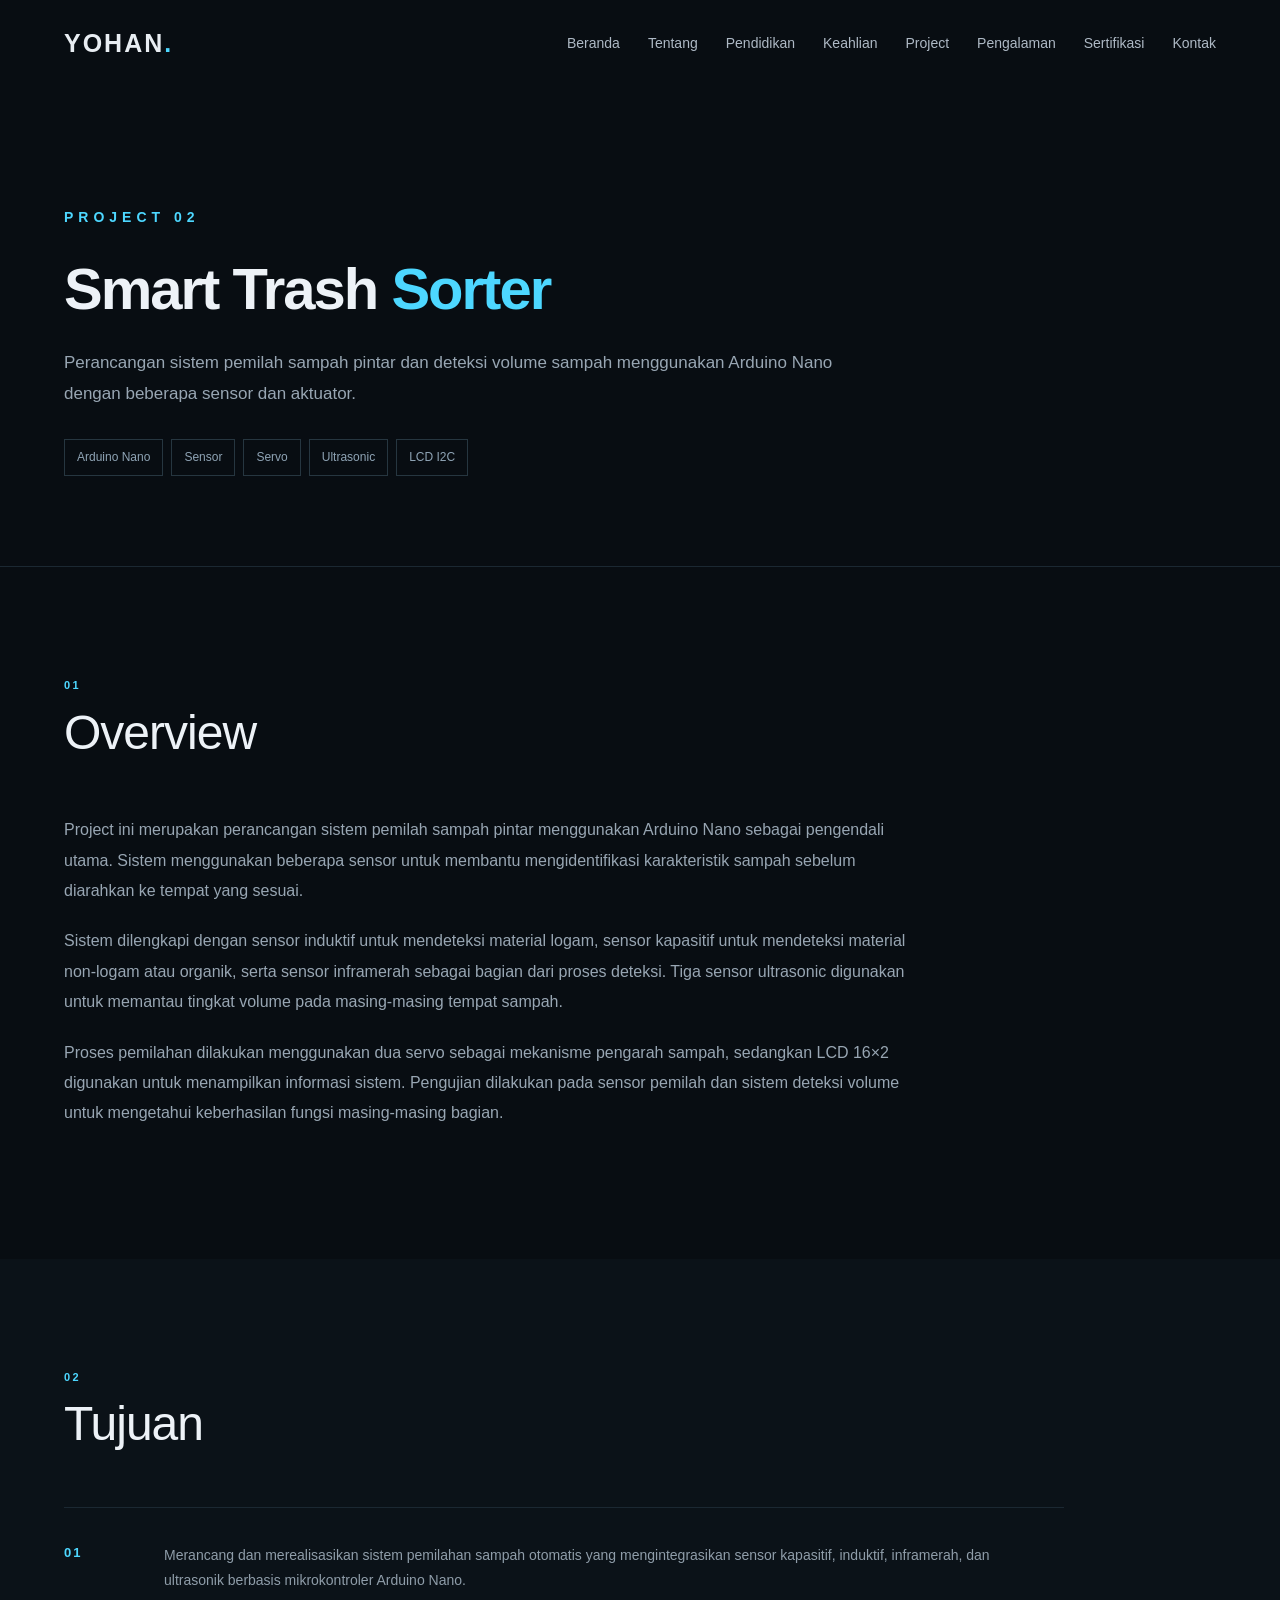
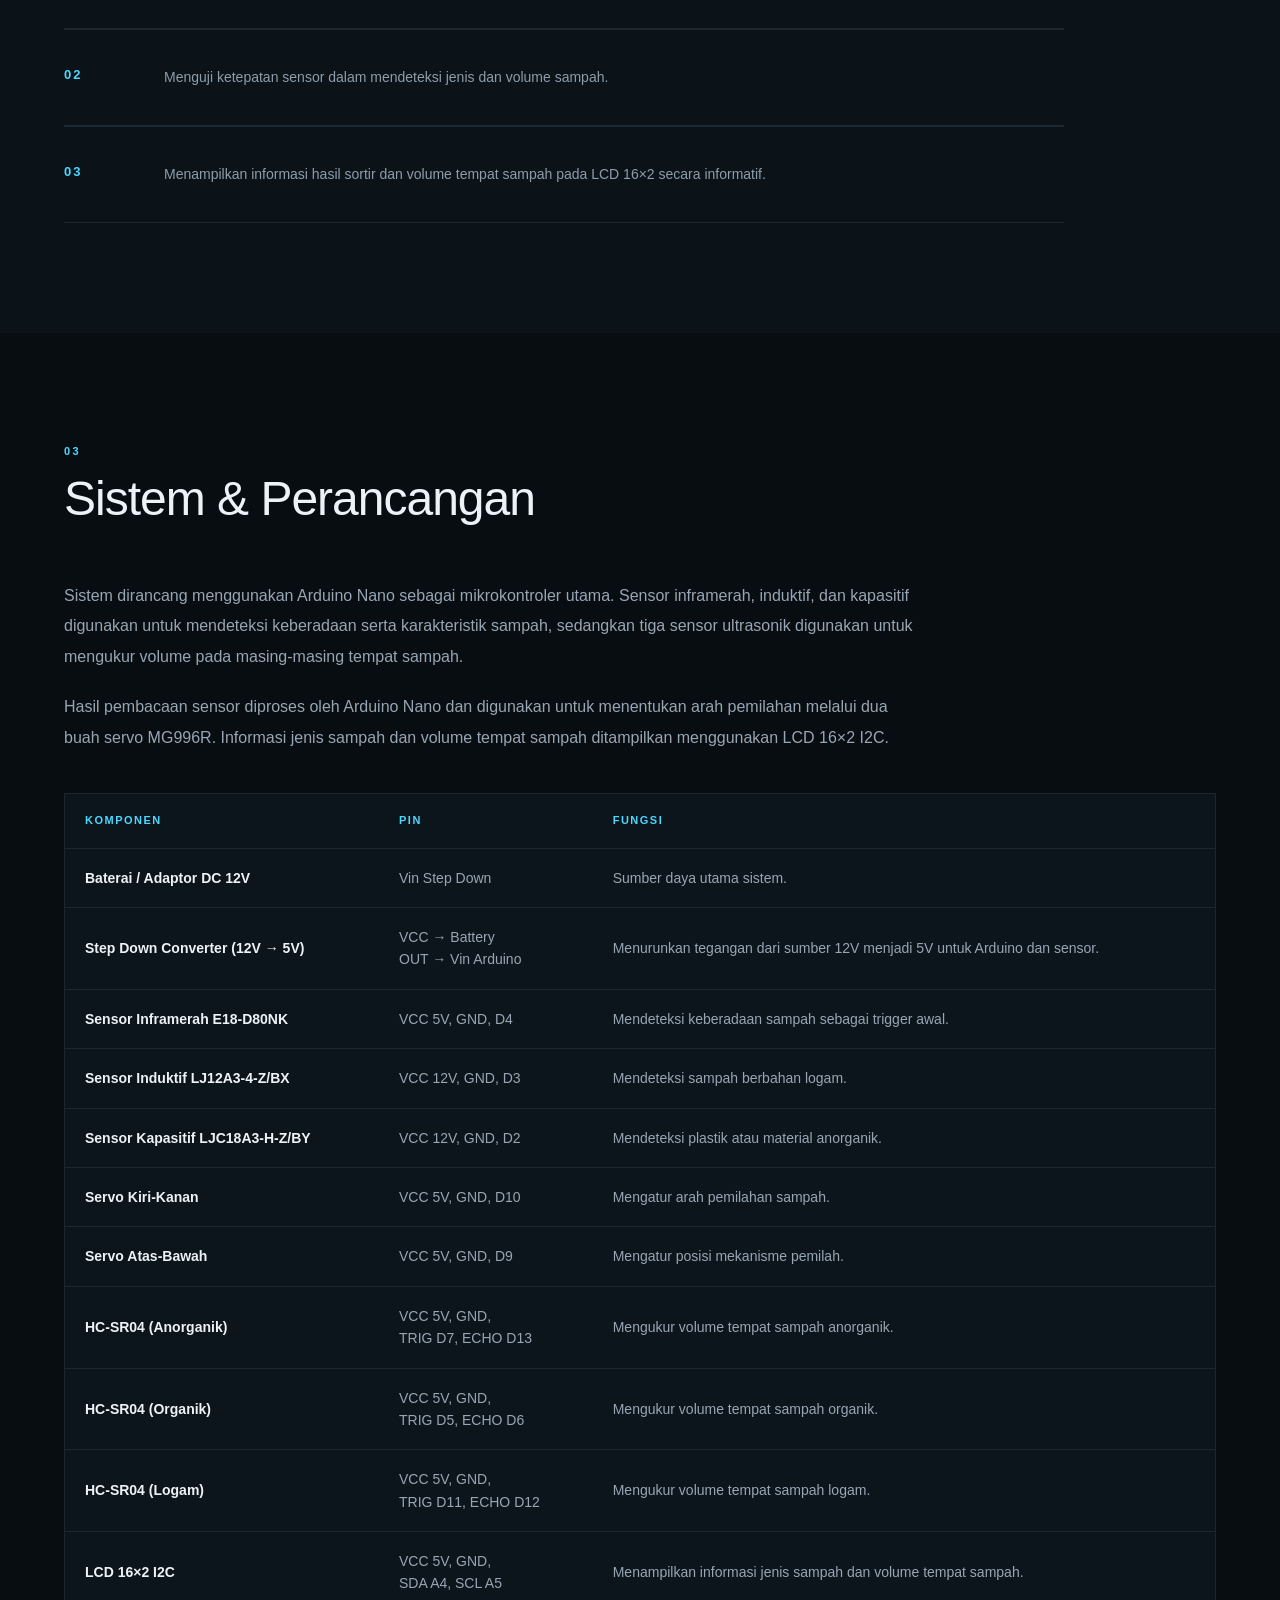
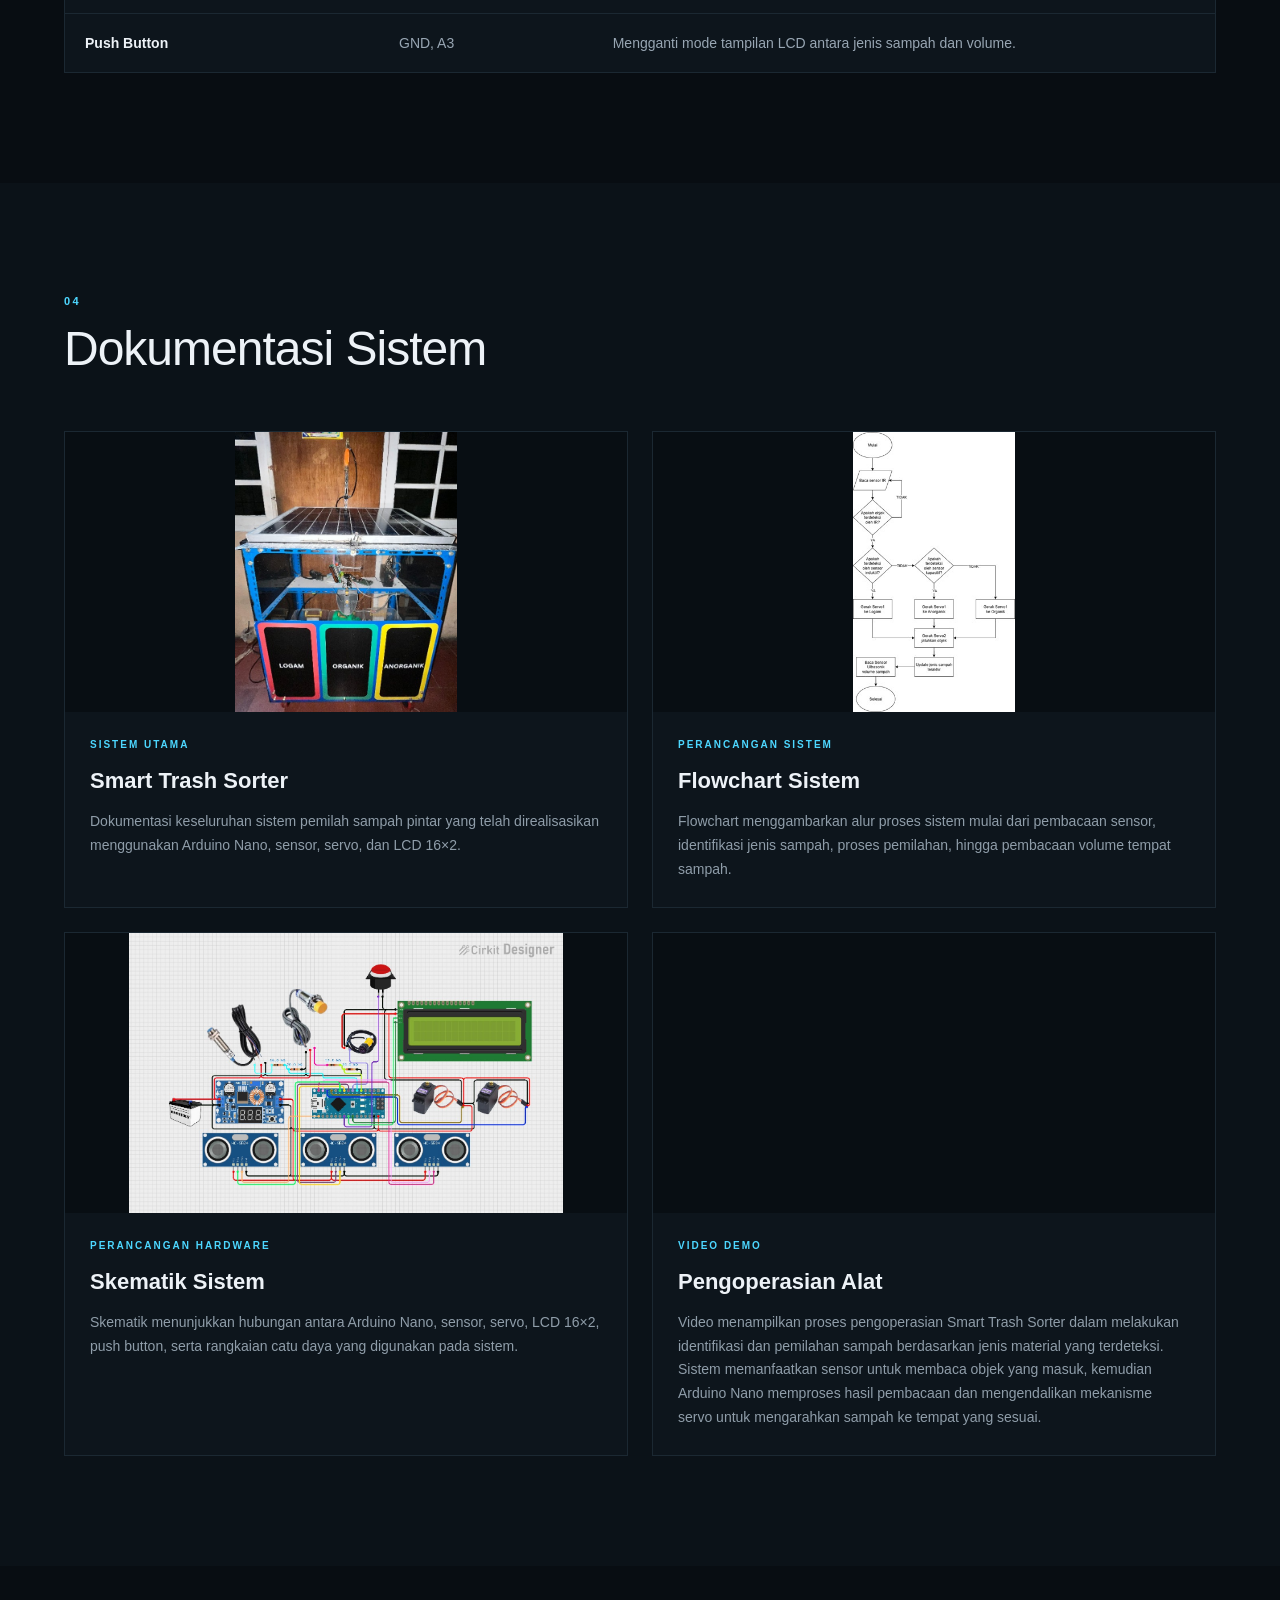
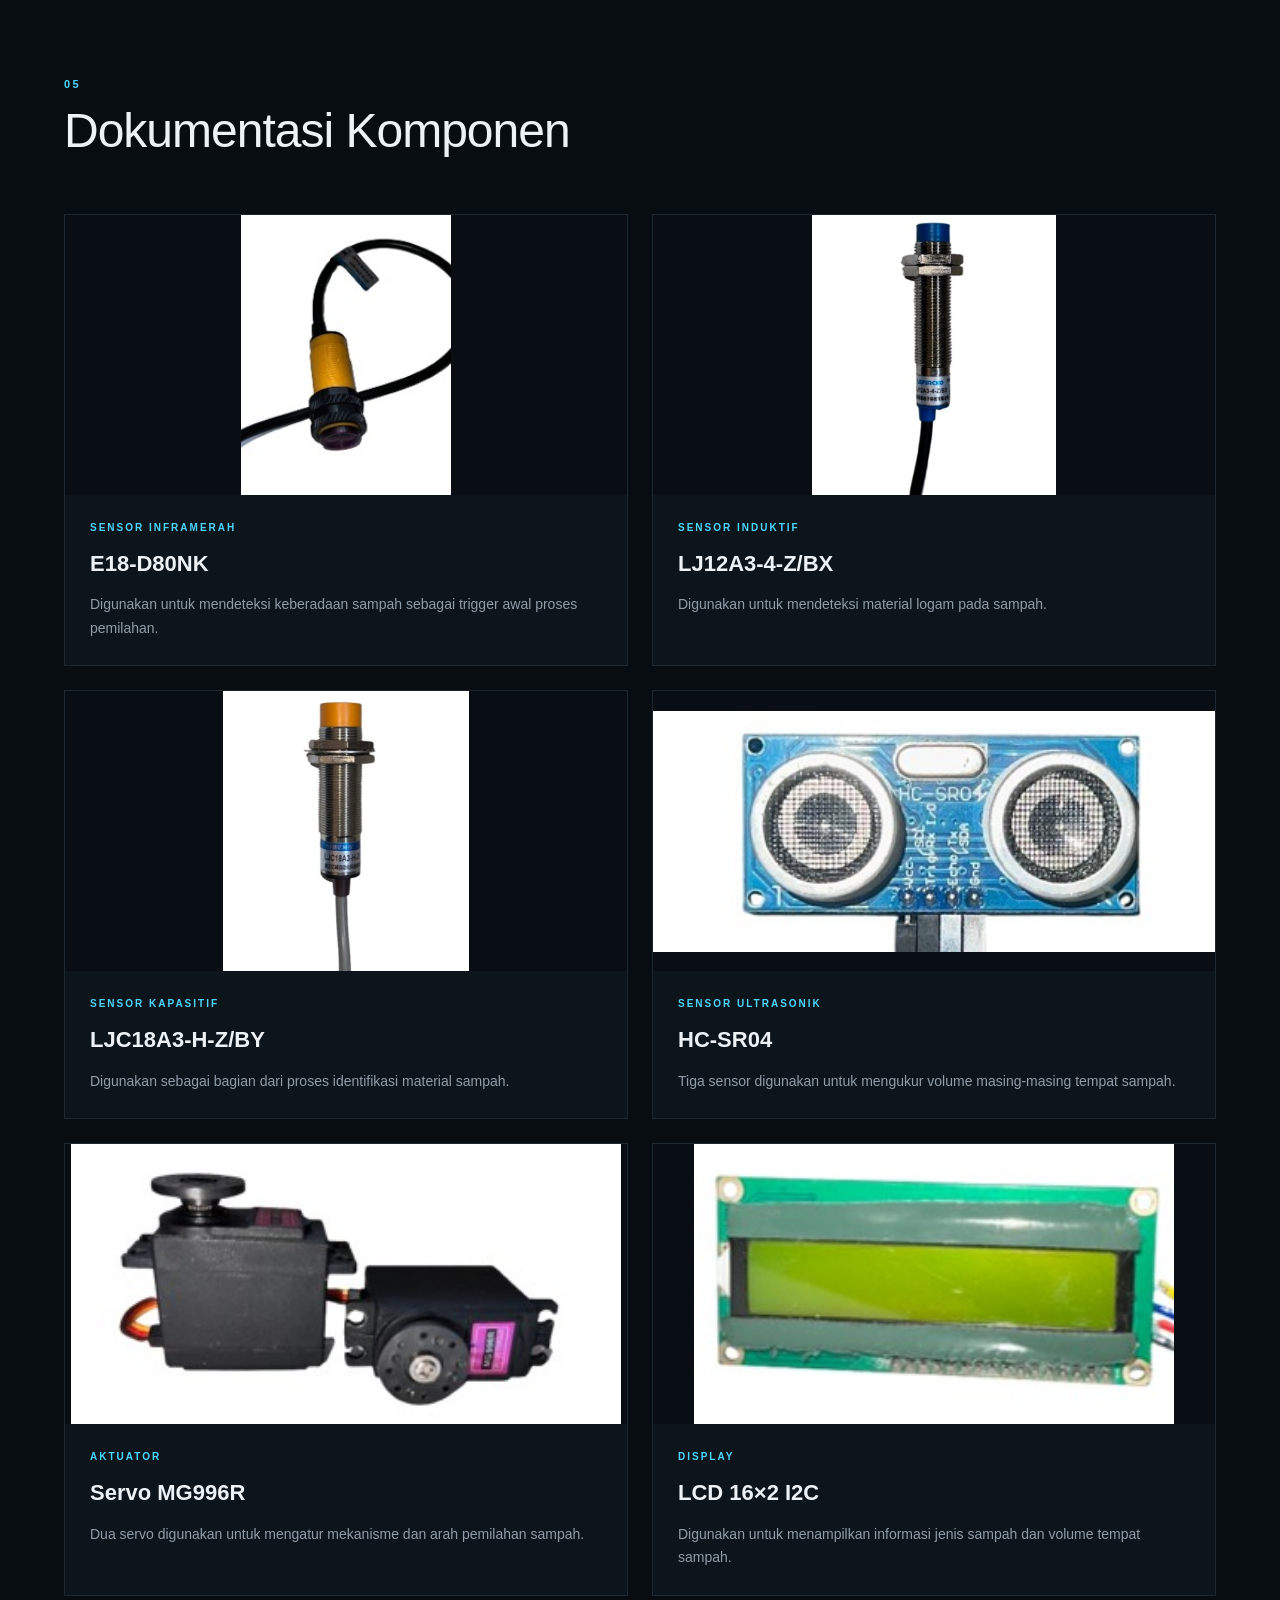
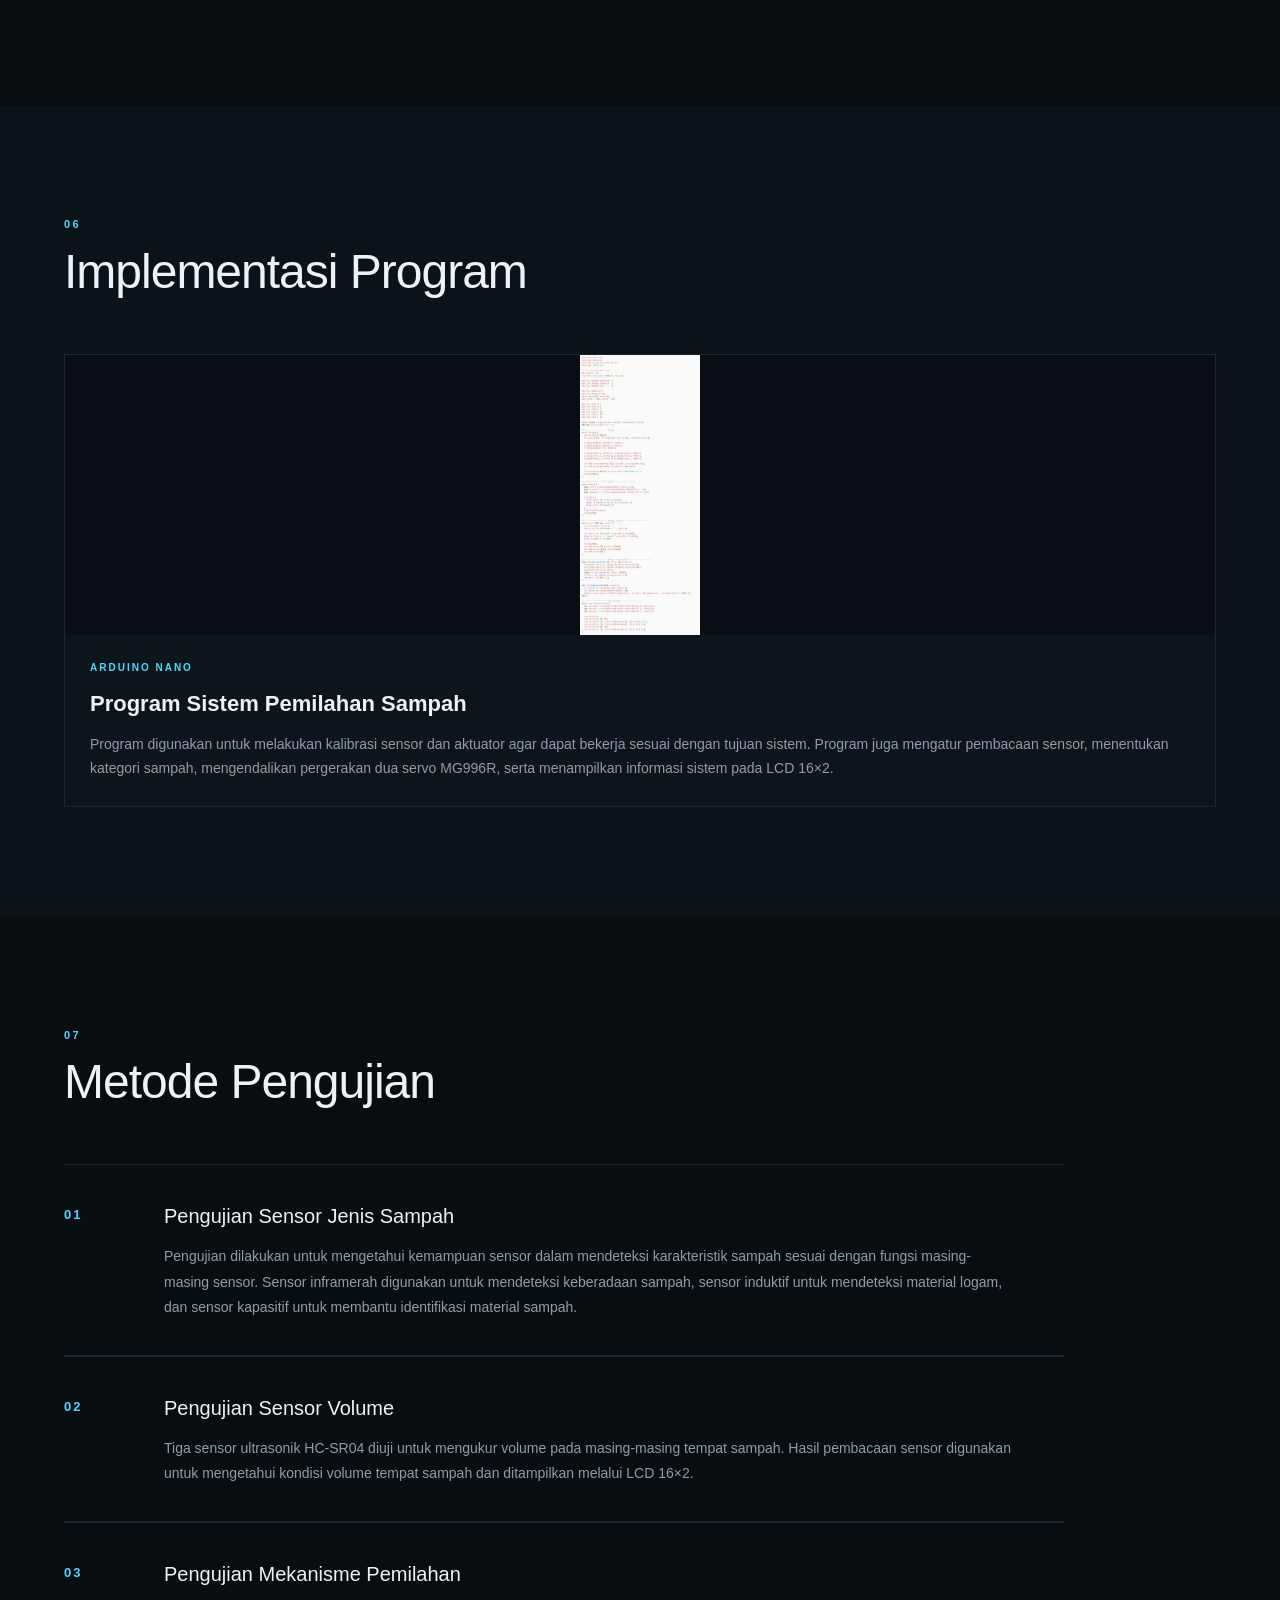
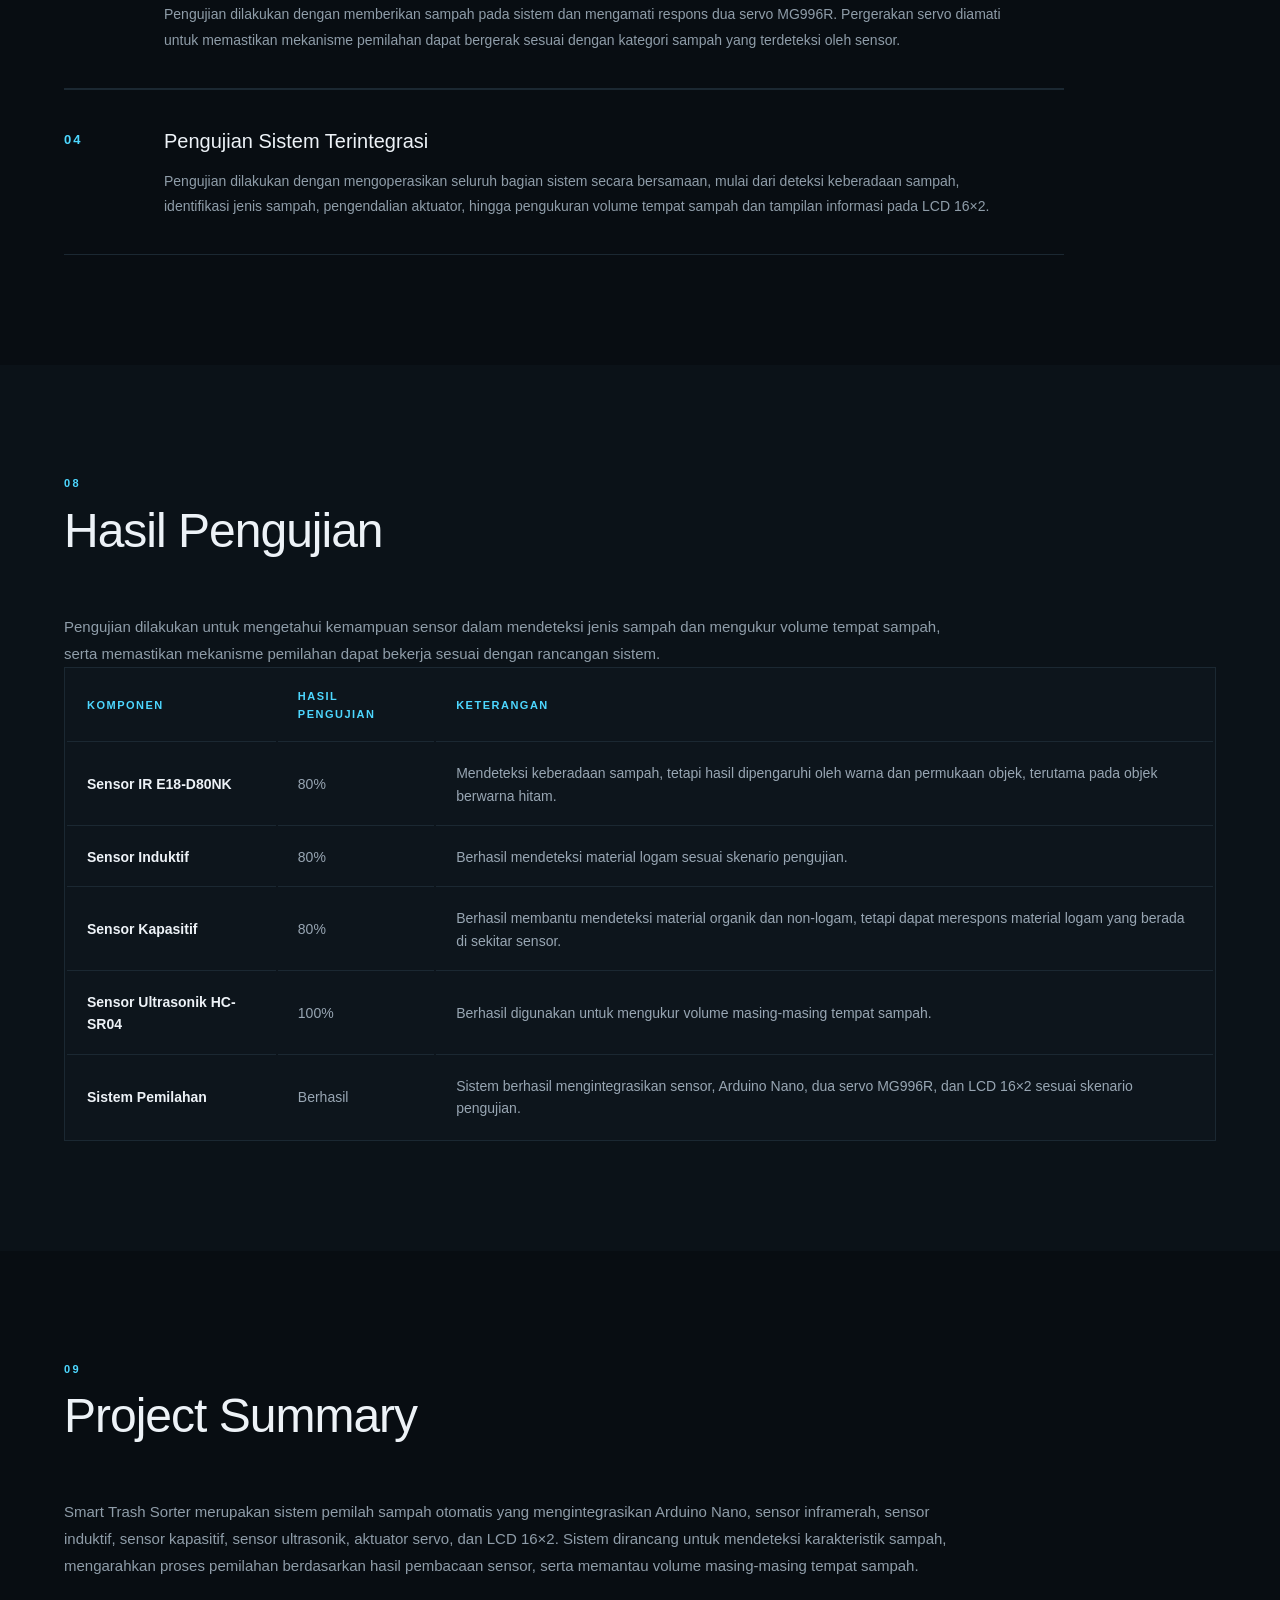
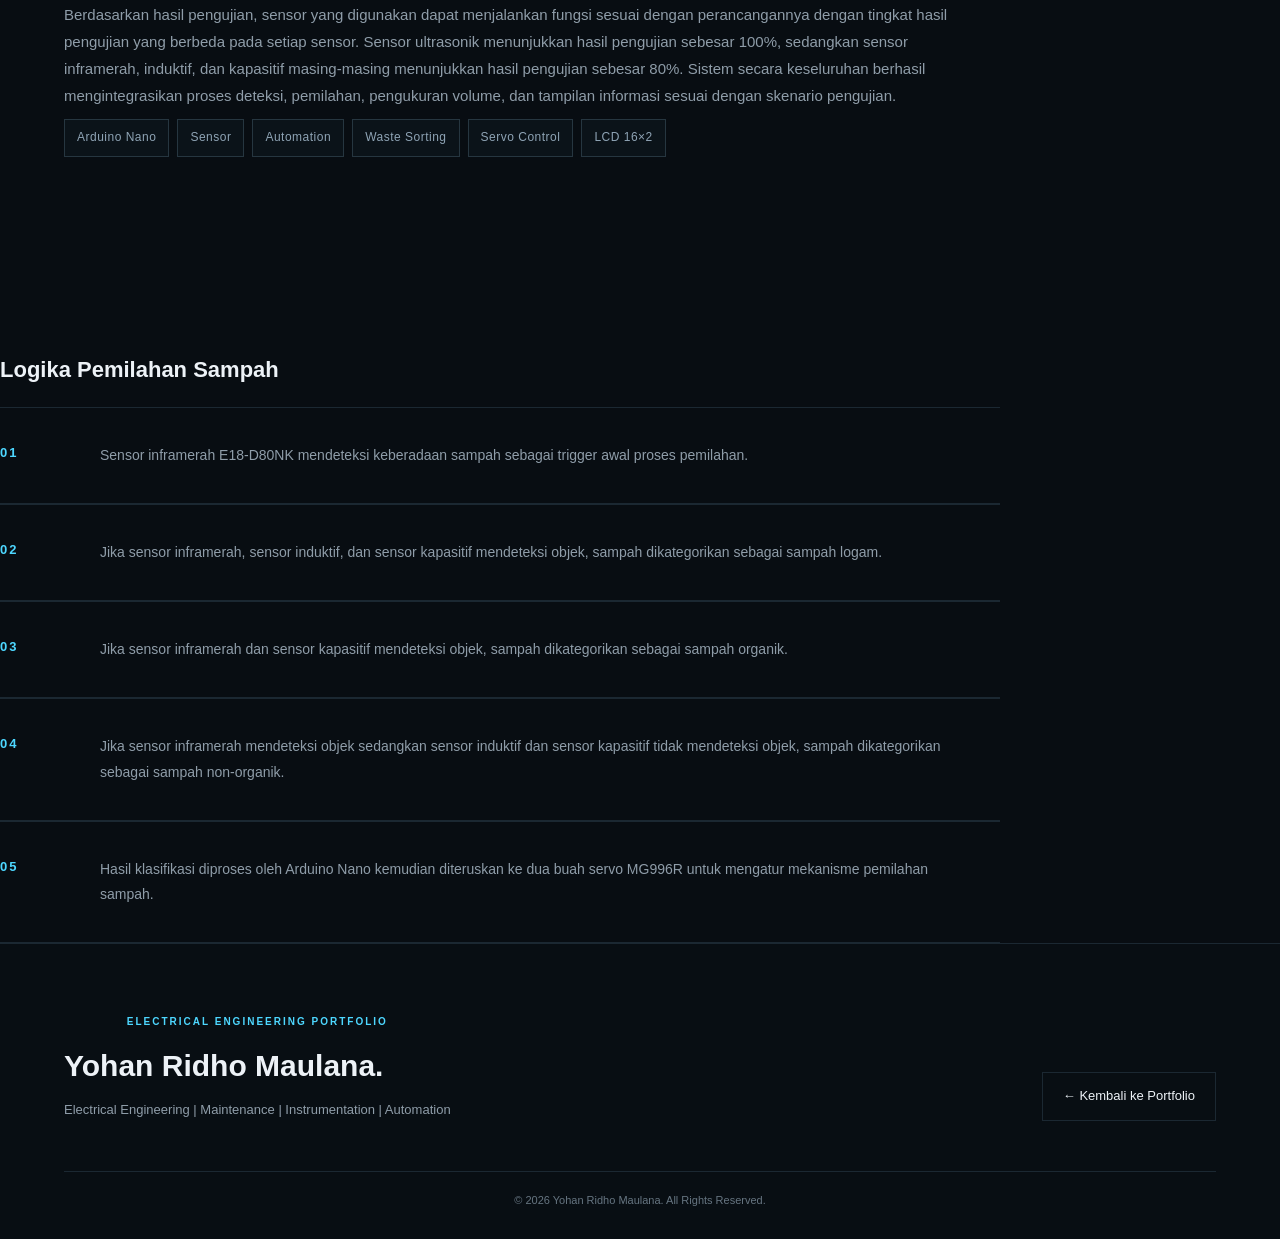
==== commit 981edffb: "Update project-02.html Update Project 02 documentation and video" ====
--- a/project-02.html
+++ b/project-02.html
@@ -336,7 +336,7 @@
         </div>
 
         <div class="documentation-grid">
-
+      
             <!-- FOTO SISTEM -->
             <div class="documentation-card">
                 <div class="documentation-image">
@@ -390,11 +390,32 @@
                     </p>
                 </div>
             </div>
-
-        </div>
-
-    </div>
-</section>
+ <div class="documentation-card">
+    <div class="documentation-image video-documentation">
+        <iframe
+            src="https://www.youtube.com/embed/9DV8Z2Msa5U"
+            title="Video Demo Pengoperasian Smart Trash Sorter"
+            frameborder="0"
+            allow="accelerometer; autoplay; clipboard-write; encrypted-media; gyroscope; picture-in-picture"
+            allowfullscreen>
+        </iframe>
+    </div>
+
+    <div class="documentation-info">
+        <span>VIDEO DEMO</span>
+        <h3>Pengoperasian Alat</h3>
+        <p>
+            Video menampilkan proses pengoperasian Smart Trash Sorter dalam melakukan
+            identifikasi dan pemilahan sampah berdasarkan jenis material yang terdeteksi.
+            Sistem memanfaatkan sensor untuk membaca objek yang masuk, kemudian Arduino
+            Nano memproses hasil pembacaan dan mengendalikan mekanisme servo untuk
+            mengarahkan sampah ke tempat yang sesuai.
+        </p>
+    </div>
+</div>
+</section>
+       
+      
 
 <!-- DOKUMENTASI KOMPONEN -->
 <section class="project-detail-section">
